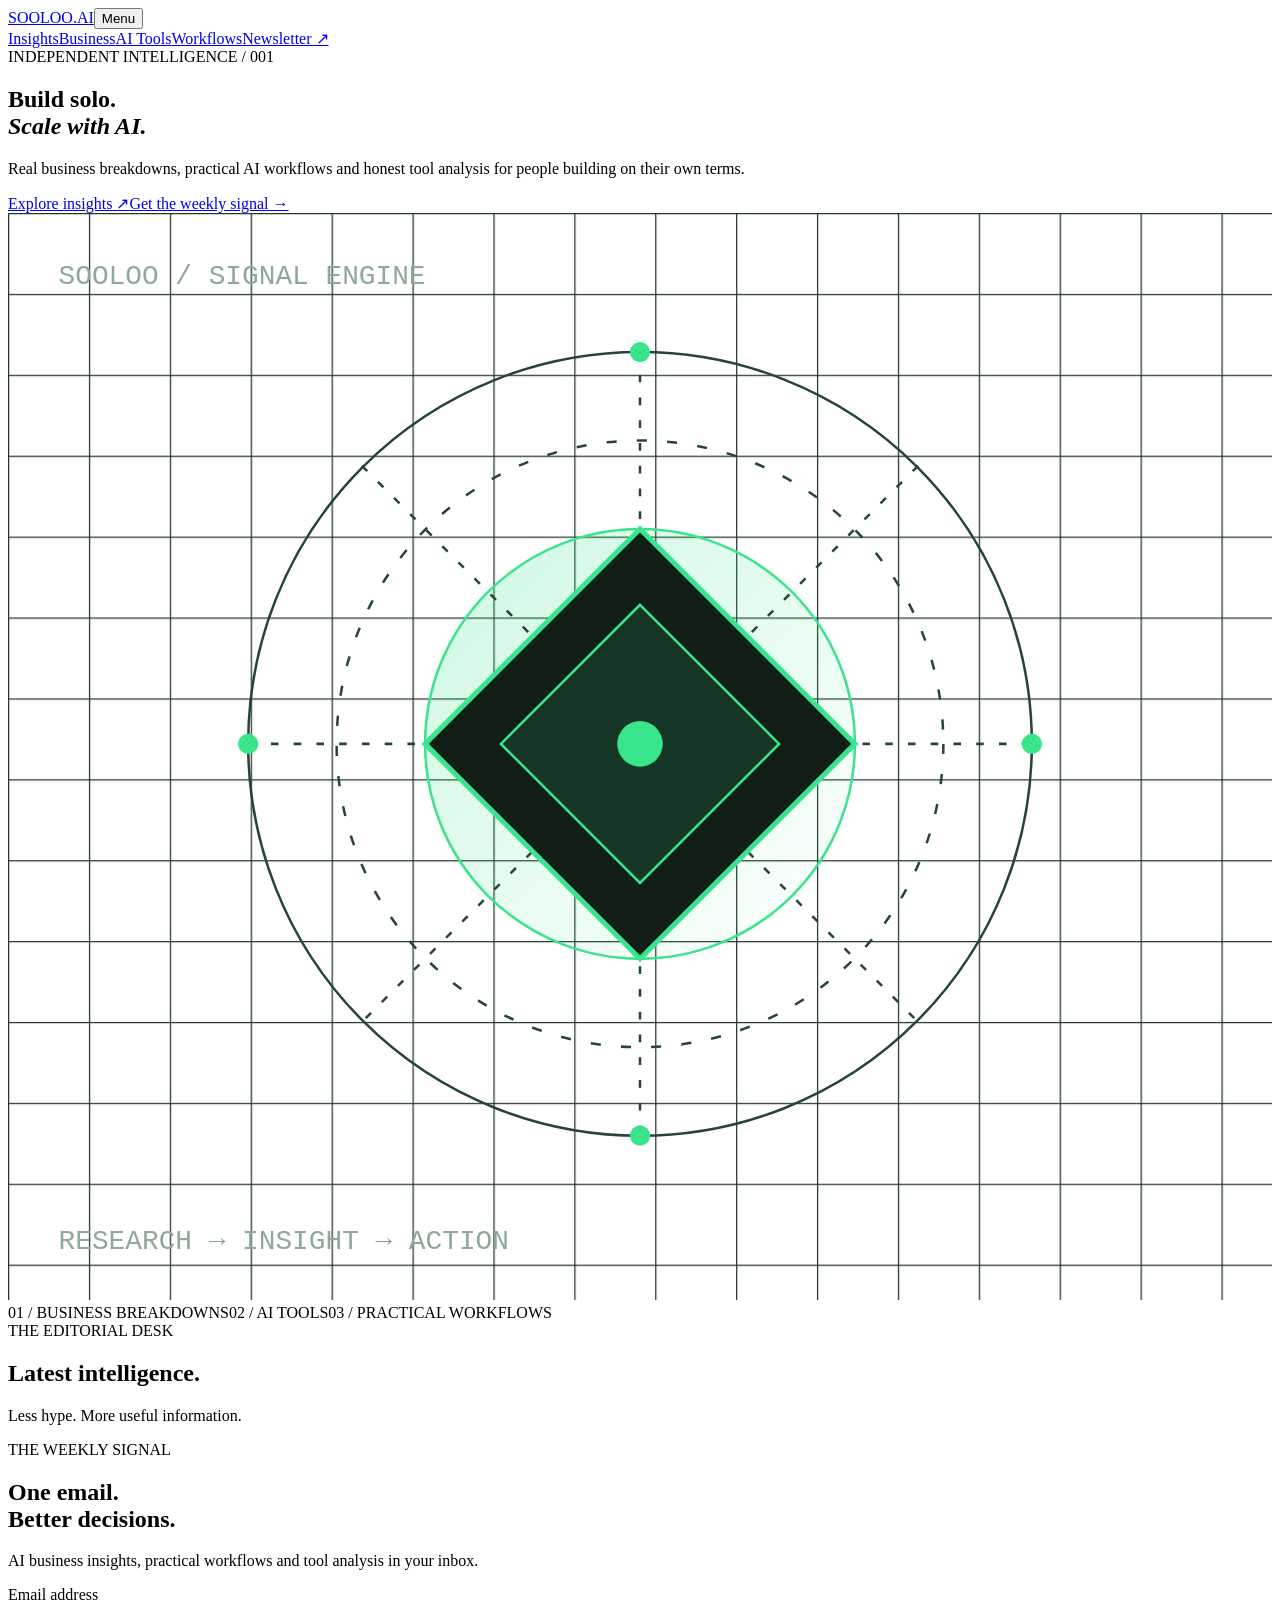
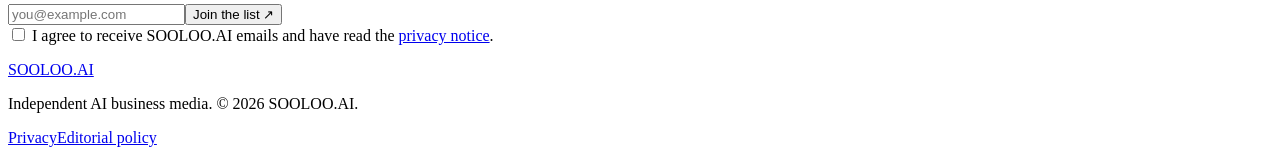
==== public/index.html @ 3db1649f "Add SOOLOO.AI v0.1 website and Pages Functions" ====
<!doctype html><html lang="en"><head><meta charset="utf-8"><meta name="viewport" content="width=device-width,initial-scale=1"><meta name="description" content="Independent intelligence for AI-powered entrepreneurs. Business breakdowns, tools and practical workflows."><title>SOOLOO.AI — Build solo. Scale with AI.</title><link rel="stylesheet" href="/style.css"></head><body><header><a class="logo" href="/">SOOLOO<span>.AI</span></a><button id="menu" aria-label="Toggle navigation" aria-expanded="false">Menu</button><nav id="nav"><a href="#insights" data-filter="All">Insights</a><a href="#insights" data-filter="Business">Business</a><a href="#insights" data-filter="Tools">AI Tools</a><a href="#insights" data-filter="Workflows">Workflows</a><a class="outline" href="#newsletter">Newsletter ↗</a></nav></header><main><section class="hero"><div class="hero-copy"><div class="eyebrow"><i></i> INDEPENDENT INTELLIGENCE / 001</div><h1>Build solo.<br><em>Scale with AI.</em></h1><p>Real business breakdowns, practical AI workflows and honest tool analysis for people building on their own terms.</p><a class="primary" href="#insights">Explore insights ↗</a><a class="secondary" href="#newsletter">Get the weekly signal →</a></div><div class="hero-art" aria-hidden="true"><svg viewBox="0 0 500 430"><defs><pattern id="grid" width="32" height="32" patternUnits="userSpaceOnUse"><path d="M32 0H0V32" fill="none" stroke="#23372b" stroke-width="1"/></pattern><linearGradient id="fade" x1="0" x2="1" y1="0" y2="1"><stop stop-color="#39e58c" stop-opacity=".25"/><stop offset="1" stop-color="#39e58c" stop-opacity="0"/></linearGradient></defs><rect width="500" height="430" fill="url(#grid)"/><circle cx="250" cy="210" r="155" fill="none" stroke="#254636"/><circle cx="250" cy="210" r="120" fill="none" stroke="#254636" stroke-dasharray="4 8"/><circle cx="250" cy="210" r="85" fill="url(#fade)" stroke="#39e58c"/><path d="M250 55V365M95 210H405M140 100L360 320M360 100L140 320" stroke="#254636" stroke-dasharray="3 6"/><path d="M250 125L335 210L250 295L165 210Z" fill="#101e16" stroke="#39e58c" stroke-width="2"/><path d="M250 155L305 210L250 265L195 210Z" fill="#39e58c" fill-opacity=".12" stroke="#39e58c"/><circle cx="250" cy="210" r="9" fill="#39e58c"/><g fill="#39e58c"><circle cx="250" cy="55" r="4"/><circle cx="405" cy="210" r="4"/><circle cx="95" cy="210" r="4"/><circle cx="250" cy="365" r="4"/></g><g font-family="monospace" font-size="11" fill="#8da99a"><text x="20" y="28">SOOLOO / SIGNAL ENGINE</text><text x="20" y="410">RESEARCH → INSIGHT → ACTION</text></g></svg></div></section><div class="strip"><span>01 / BUSINESS BREAKDOWNS</span><span>02 / AI TOOLS</span><span>03 / PRACTICAL WORKFLOWS</span></div><section id="insights"><div class="section-head"><div><div class="eyebrow">THE EDITORIAL DESK</div><h2>Latest intelligence<span>.</span></h2></div><p>Less hype. More useful information.</p></div><div class="filters" id="filters" role="group" aria-label="Filter articles"></div><div id="articles" class="articles"></div></section><section id="newsletter" class="newsletter"><div><div class="eyebrow">THE WEEKLY SIGNAL</div><h2>One email.<br>Better decisions<span>.</span></h2><p>AI business insights, practical workflows and tool analysis in your inbox.</p></div><form id="subscribe"><label for="email">Email address</label><div class="form-row"><input id="email" name="email" type="email" required placeholder="you@example.com" autocomplete="email"><button class="primary" type="submit">Join the list ↗</button></div><label class="consent"><input type="checkbox" required> I agree to receive SOOLOO.AI emails and have read the <a href="/privacy.html">privacy notice</a>.</label><p id="status" role="status" aria-live="polite"></p></form></section></main><footer><a class="logo" href="/">SOOLOO<span>.AI</span></a><p>Independent AI business media. © 2026 SOOLOO.AI.</p><a href="/privacy.html">Privacy</a><a href="/editorial.html">Editorial policy</a></footer><dialog id="reader"><button id="close" aria-label="Close article">×</button><article id="article-body"></article></dialog><script src="/app.js" defer></script></body></html>
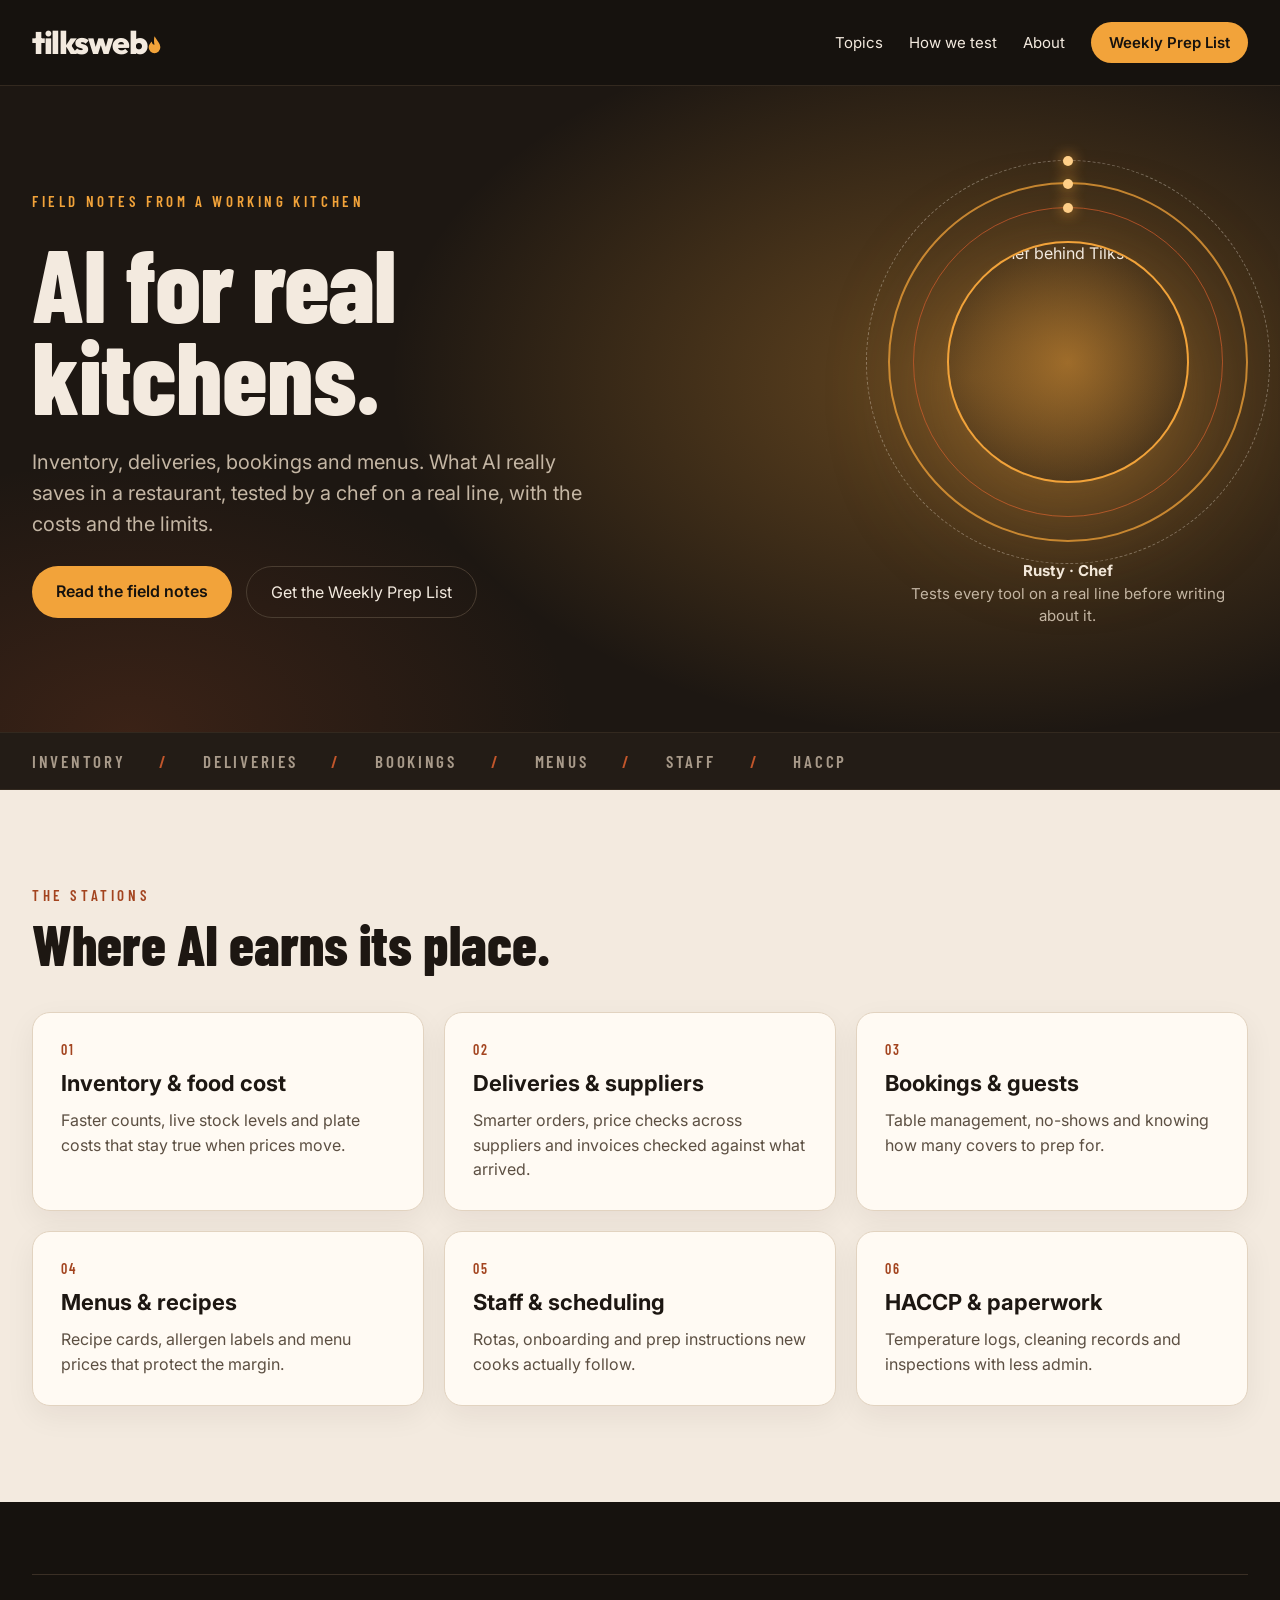
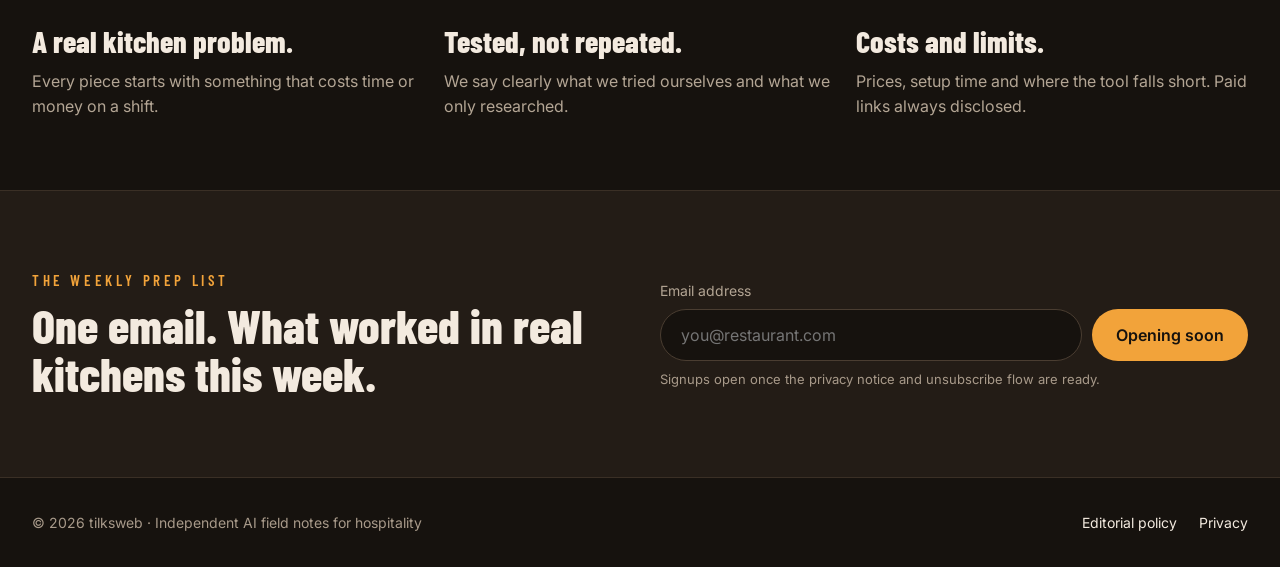
==== commit 5cd8a7a3: "Rebrand to tilksweb: AI for real kitchens - New public home page (cinematic warm design, animated 3D" ====
--- a/public/index.html
+++ b/public/index.html
@@ -1 +1,145 @@
-<!doctype html><html lang="en"><head><meta charset="utf-8"><meta name="viewport" content="width=device-width,initial-scale=1"><meta name="description" content="Independent intelligence for AI-powered entrepreneurs. Business breakdowns, tools and practical workflows."><title>SOOLOO.AI — Build solo. Scale with AI.</title><link rel="stylesheet" href="/style.css"></head><body><header><a class="logo" href="/">SOOLOO<span>.AI</span></a><button id="menu" aria-label="Toggle navigation" aria-expanded="false">Menu</button><nav id="nav"><a href="#insights" data-filter="All">Insights</a><a href="#insights" data-filter="Business">Business</a><a href="#insights" data-filter="Tools">AI Tools</a><a href="#insights" data-filter="Workflows">Workflows</a><a class="outline" href="#newsletter">Newsletter ↗</a></nav></header><main><section class="hero"><div class="hero-copy"><div class="eyebrow"><i></i> INDEPENDENT INTELLIGENCE / 001</div><h1>Build solo.<br><em>Scale with AI.</em></h1><p>Real business breakdowns, practical AI workflows and honest tool analysis for people building on their own terms.</p><a class="primary" href="#insights">Explore insights ↗</a><a class="secondary" href="#newsletter">Get the weekly signal →</a></div><div class="hero-art" aria-hidden="true"><svg viewBox="0 0 500 430"><defs><pattern id="grid" width="32" height="32" patternUnits="userSpaceOnUse"><path d="M32 0H0V32" fill="none" stroke="#23372b" stroke-width="1"/></pattern><linearGradient id="fade" x1="0" x2="1" y1="0" y2="1"><stop stop-color="#39e58c" stop-opacity=".25"/><stop offset="1" stop-color="#39e58c" stop-opacity="0"/></linearGradient></defs><rect width="500" height="430" fill="url(#grid)"/><circle cx="250" cy="210" r="155" fill="none" stroke="#254636"/><circle cx="250" cy="210" r="120" fill="none" stroke="#254636" stroke-dasharray="4 8"/><circle cx="250" cy="210" r="85" fill="url(#fade)" stroke="#39e58c"/><path d="M250 55V365M95 210H405M140 100L360 320M360 100L140 320" stroke="#254636" stroke-dasharray="3 6"/><path d="M250 125L335 210L250 295L165 210Z" fill="#101e16" stroke="#39e58c" stroke-width="2"/><path d="M250 155L305 210L250 265L195 210Z" fill="#39e58c" fill-opacity=".12" stroke="#39e58c"/><circle cx="250" cy="210" r="9" fill="#39e58c"/><g fill="#39e58c"><circle cx="250" cy="55" r="4"/><circle cx="405" cy="210" r="4"/><circle cx="95" cy="210" r="4"/><circle cx="250" cy="365" r="4"/></g><g font-family="monospace" font-size="11" fill="#8da99a"><text x="20" y="28">SOOLOO / SIGNAL ENGINE</text><text x="20" y="410">RESEARCH → INSIGHT → ACTION</text></g></svg></div></section><div class="strip"><span>01 / BUSINESS BREAKDOWNS</span><span>02 / AI TOOLS</span><span>03 / PRACTICAL WORKFLOWS</span></div><section id="insights"><div class="section-head"><div><div class="eyebrow">THE EDITORIAL DESK</div><h2>Latest intelligence<span>.</span></h2></div><p>Less hype. More useful information.</p></div><div class="filters" id="filters" role="group" aria-label="Filter articles"></div><div id="articles" class="articles"></div></section><section id="newsletter" class="newsletter"><div><div class="eyebrow">THE WEEKLY SIGNAL</div><h2>One email.<br>Better decisions<span>.</span></h2><p>AI business insights, practical workflows and tool analysis in your inbox.</p></div><form id="subscribe"><label for="email">Email address</label><div class="form-row"><input id="email" name="email" type="email" required placeholder="you@example.com" autocomplete="email"><button class="primary" type="submit">Join the list ↗</button></div><label class="consent"><input type="checkbox" required> I agree to receive SOOLOO.AI emails and have read the <a href="/privacy.html">privacy notice</a>.</label><p id="status" role="status" aria-live="polite"></p></form></section></main><footer><a class="logo" href="/">SOOLOO<span>.AI</span></a><p>Independent AI business media. © 2026 SOOLOO.AI.</p><a href="/privacy.html">Privacy</a><a href="/editorial.html">Editorial policy</a></footer><dialog id="reader"><button id="close" aria-label="Close article">×</button><article id="article-body"></article></dialog><script src="/app.js" defer></script></body></html>
+<!doctype html>
+<html lang="en">
+<head>
+<meta charset="utf-8">
+<meta name="viewport" content="width=device-width,initial-scale=1">
+<meta name="robots" content="noindex">
+<title>tilksweb — AI for real kitchens</title>
+<meta name="description" content="What AI really saves in a restaurant kitchen: inventory, deliveries, bookings, menus, staff and HACCP, tested by a working chef.">
+<link rel="icon" href="/favicon.svg" type="image/svg+xml">
+<link rel="preconnect" href="https://fonts.googleapis.com">
+<link href="https://fonts.googleapis.com/css2?family=Barlow+Condensed:wght@500;600;800&amp;family=Outfit:wght@800&amp;family=Inter:wght@400;500;600&amp;display=swap" rel="stylesheet">
+<style>
+body{margin:0;background:#16120e}
+a{color:#f3eadf;text-decoration:none}a:hover{color:#f2a33a}
+.stage{position:relative;width:min(100%,460px);aspect-ratio:1;perspective:900px;display:flex;align-items:center;justify-content:center}
+.ring{position:absolute;inset:0;border-radius:50%;transform-style:preserve-3d}
+.ring i{position:absolute;width:10px;height:10px;border-radius:50%;background:#ffd08a;box-shadow:0 0 14px #f2a33a;top:-5px;left:calc(50% - 5px)}
+.r1{border:2px solid rgba(242,163,58,.75);animation:spinA 14s linear infinite}
+.r2{inset:7%;border:1.5px solid rgba(194,86,43,.8);animation:spinB 19s linear infinite}
+.r3{inset:-6%;border:1px dashed rgba(243,234,223,.35);animation:spinC 26s linear infinite}
+.glow{position:absolute;inset:12%;border-radius:50%;background:radial-gradient(circle,rgba(242,163,58,.45),rgba(242,163,58,0) 65%);animation:pulse 4.5s ease-in-out infinite}
+.steam{position:absolute;bottom:18%;width:46px;height:160px;border-radius:50%;background:linear-gradient(to top,rgba(243,234,223,.28),rgba(243,234,223,0));filter:blur(14px);animation:rise 6s ease-in infinite;opacity:0}
+@keyframes spinA{from{transform:rotateX(68deg) rotateZ(0)}to{transform:rotateX(68deg) rotateZ(360deg)}}
+@keyframes spinB{from{transform:rotateY(64deg) rotateZ(0)}to{transform:rotateY(64deg) rotateZ(-360deg)}}
+@keyframes spinC{from{transform:rotateX(-30deg) rotateY(40deg) rotateZ(0)}to{transform:rotateX(-30deg) rotateY(40deg) rotateZ(360deg)}}
+@keyframes pulse{0%,100%{opacity:.55;transform:scale(.96)}50%{opacity:1;transform:scale(1.06)}}
+@keyframes rise{0%{opacity:0;transform:translateY(40px) scaleX(.7)}30%{opacity:1}100%{opacity:0;transform:translateY(-220px) scaleX(1.4)}}
+@media (prefers-reduced-motion:reduce){.r1,.r2,.r3,.glow,.steam{animation:none}}
+</style>
+</head>
+<body>
+<div style="background:#16120e;color:#f3eadf;font-family:Inter,system-ui,sans-serif">
+  <header style="max-width:1280px;margin:0 auto;padding:22px 32px;display:flex;flex-wrap:wrap;gap:18px;align-items:center;justify-content:space-between">
+    <a href="#top" aria-label="TilksWeb home" style="display:flex;align-items:flex-end;gap:2px">
+      <span style="font-family:Outfit,sans-serif;font-weight:800;font-size:32px;line-height:.8;letter-spacing:-.045em;color:#f3eadf">tilksweb</span>
+      <svg width="13" height="18" viewBox="0 0 20 27" aria-hidden="true" style="margin-bottom:1px"><path d="M10 0C14 7 19 11 19 17A9 9 0 0 1 1 17C1 13 4 10 6 8C6 12 8 13 10 13C9 9 9 4 10 0Z" fill="#f2a33a"/></svg>
+    </a>
+    <nav style="display:flex;flex-wrap:wrap;gap:26px;align-items:center;font-size:15px">
+      <a href="#topics">Topics</a><a href="#method">How we test</a><a href="#about">About</a>
+      <a href="#prep" style="background:#f2a33a;color:#16120e;font-weight:600;padding:11px 18px;border-radius:999px">Weekly Prep List</a>
+    </nav>
+  </header>
+
+  <section id="top" style="position:relative;overflow:hidden;border-top:1px solid #33291f;border-bottom:1px solid #33291f;background:radial-gradient(ellipse 65% 80% at 76% 45%,rgba(242,163,58,.34),rgba(22,18,14,0) 70%),radial-gradient(ellipse 50% 60% at 10% 100%,rgba(194,86,43,.18),rgba(22,18,14,0) 70%),#1d1712">
+    <div style="max-width:1280px;margin:0 auto;padding:96px 32px 104px;display:flex;flex-wrap:wrap;gap:56px;align-items:center">
+      <div style="flex:999 1 560px;min-width:0;display:flex;flex-direction:column;gap:26px">
+        <div style="font-family:'Barlow Condensed',sans-serif;font-weight:600;letter-spacing:.24em;font-size:15px;color:#f2a33a">FIELD NOTES FROM A WORKING KITCHEN</div>
+        <h1 style="margin:0;font-family:'Barlow Condensed',sans-serif;font-weight:800;font-size:clamp(56px,8vw,112px);line-height:.9;letter-spacing:-.01em">AI for real<br>kitchens.</h1>
+        <p style="margin:0;font-size:20px;line-height:1.55;color:#c4b6a4;max-width:560px">Inventory, deliveries, bookings and menus. What AI really saves in a restaurant, tested by a chef on a real line, with the costs and the limits.</p>
+        <div style="display:flex;flex-wrap:wrap;gap:14px">
+          <a href="#topics" style="background:#f2a33a;color:#16120e;font-weight:600;padding:15px 24px;border-radius:999px;font-size:16px">Read the field notes</a>
+          <a href="#prep" style="border:1px solid #4a3d31;padding:15px 24px;border-radius:999px;font-size:16px">Get the Weekly Prep List</a>
+        </div>
+      </div>
+      <figure id="about" style="flex:1 1 360px;margin:0;display:flex;flex-direction:column;align-items:center;gap:18px">
+        <div class="stage">
+          <div class="glow"></div>
+          <div class="ring r3"><i></i></div>
+          <div class="ring r1"><i></i></div>
+          <div class="ring r2"><i></i></div>
+          <img src="/img/portrait.png" alt="The chef behind TilksWeb" style="position:relative;width:66%;aspect-ratio:1;border-radius:50%;object-fit:cover;box-shadow:0 0 0 2px #f2a33a,0 30px 120px rgba(242,163,58,.35)">
+          <span class="steam" style="left:30%;animation-delay:0s" aria-hidden="true"></span>
+          <span class="steam" style="left:48%;animation-delay:2s" aria-hidden="true"></span>
+          <span class="steam" style="left:64%;animation-delay:4s" aria-hidden="true"></span>
+        </div>
+        <figcaption style="text-align:center;font-size:15px;line-height:1.5;color:#c4b6a4;max-width:340px"><strong style="color:#f3eadf">Rusty · Chef</strong><br>Tests every tool on a real line before writing about it.</figcaption>
+      </figure>
+    </div>
+  </section>
+
+  <div style="background:#231c16;border-bottom:1px solid #33291f">
+    <div style="max-width:1280px;margin:0 auto;padding:18px 32px;display:flex;flex-wrap:wrap;gap:12px 34px;font-family:'Barlow Condensed',sans-serif;font-weight:600;font-size:17px;letter-spacing:.16em;color:#a89a8a">
+      <span>INVENTORY</span><span style="color:#c2562b">/</span><span>DELIVERIES</span><span style="color:#c2562b">/</span><span>BOOKINGS</span><span style="color:#c2562b">/</span><span>MENUS</span><span style="color:#c2562b">/</span><span>STAFF</span><span style="color:#c2562b">/</span><span>HACCP</span>
+    </div>
+  </div>
+
+  <div style="background:#f3eadf;color:#1d1712"><section id="topics" style="max-width:1280px;margin:0 auto;padding:96px 32px 96px">
+    <div style="font-family:'Barlow Condensed',sans-serif;font-weight:600;letter-spacing:.24em;font-size:15px;color:#a3441f">THE STATIONS</div>
+    <h2 style="margin:12px 0 40px;font-family:'Barlow Condensed',sans-serif;font-weight:800;font-size:56px;line-height:1">Where AI earns its place.</h2>
+    <div style="display:grid;grid-template-columns:repeat(auto-fit,minmax(min(100%,340px),1fr));gap:20px">
+      <article style="background:#fffaf3;border:1px solid #e2d3c0;border-radius:18px;padding:28px;display:flex;flex-direction:column;gap:12px;box-shadow:0 10px 30px rgba(29,23,18,.06)">
+        <div style="font-family:'Barlow Condensed',sans-serif;font-weight:600;color:#a3441f;letter-spacing:.14em;font-size:14px">01</div>
+        <h3 style="margin:0;font-size:22px">Inventory &amp; food cost</h3>
+        <p style="margin:0;color:#5c4f42;line-height:1.55">Faster counts, live stock levels and plate costs that stay true when prices move.</p>
+      </article>
+      <article style="background:#fffaf3;border:1px solid #e2d3c0;border-radius:18px;padding:28px;display:flex;flex-direction:column;gap:12px;box-shadow:0 10px 30px rgba(29,23,18,.06)">
+        <div style="font-family:'Barlow Condensed',sans-serif;font-weight:600;color:#a3441f;letter-spacing:.14em;font-size:14px">02</div>
+        <h3 style="margin:0;font-size:22px">Deliveries &amp; suppliers</h3>
+        <p style="margin:0;color:#5c4f42;line-height:1.55">Smarter orders, price checks across suppliers and invoices checked against what arrived.</p>
+      </article>
+      <article style="background:#fffaf3;border:1px solid #e2d3c0;border-radius:18px;padding:28px;display:flex;flex-direction:column;gap:12px;box-shadow:0 10px 30px rgba(29,23,18,.06)">
+        <div style="font-family:'Barlow Condensed',sans-serif;font-weight:600;color:#a3441f;letter-spacing:.14em;font-size:14px">03</div>
+        <h3 style="margin:0;font-size:22px">Bookings &amp; guests</h3>
+        <p style="margin:0;color:#5c4f42;line-height:1.55">Table management, no-shows and knowing how many covers to prep for.</p>
+      </article>
+      <article style="background:#fffaf3;border:1px solid #e2d3c0;border-radius:18px;padding:28px;display:flex;flex-direction:column;gap:12px;box-shadow:0 10px 30px rgba(29,23,18,.06)">
+        <div style="font-family:'Barlow Condensed',sans-serif;font-weight:600;color:#a3441f;letter-spacing:.14em;font-size:14px">04</div>
+        <h3 style="margin:0;font-size:22px">Menus &amp; recipes</h3>
+        <p style="margin:0;color:#5c4f42;line-height:1.55">Recipe cards, allergen labels and menu prices that protect the margin.</p>
+      </article>
+      <article style="background:#fffaf3;border:1px solid #e2d3c0;border-radius:18px;padding:28px;display:flex;flex-direction:column;gap:12px;box-shadow:0 10px 30px rgba(29,23,18,.06)">
+        <div style="font-family:'Barlow Condensed',sans-serif;font-weight:600;color:#a3441f;letter-spacing:.14em;font-size:14px">05</div>
+        <h3 style="margin:0;font-size:22px">Staff &amp; scheduling</h3>
+        <p style="margin:0;color:#5c4f42;line-height:1.55">Rotas, onboarding and prep instructions new cooks actually follow.</p>
+      </article>
+      <article style="background:#fffaf3;border:1px solid #e2d3c0;border-radius:18px;padding:28px;display:flex;flex-direction:column;gap:12px;box-shadow:0 10px 30px rgba(29,23,18,.06)">
+        <div style="font-family:'Barlow Condensed',sans-serif;font-weight:600;color:#a3441f;letter-spacing:.14em;font-size:14px">06</div>
+        <h3 style="margin:0;font-size:22px">HACCP &amp; paperwork</h3>
+        <p style="margin:0;color:#5c4f42;line-height:1.55">Temperature logs, cleaning records and inspections with less admin.</p>
+      </article>
+    </div>
+  </section></div>
+
+  <section id="method" style="max-width:1280px;margin:0 auto;padding:72px 32px">
+    <div style="display:grid;grid-template-columns:repeat(auto-fit,minmax(min(100%,300px),1fr));gap:20px;border-top:1px solid #3a2f25;padding-top:48px">
+      <div style="display:flex;flex-direction:column;gap:10px"><div style="font-family:'Barlow Condensed',sans-serif;font-weight:800;font-size:30px">A real kitchen problem.</div><p style="margin:0;color:#b3a594;line-height:1.55">Every piece starts with something that costs time or money on a shift.</p></div>
+      <div style="display:flex;flex-direction:column;gap:10px"><div style="font-family:'Barlow Condensed',sans-serif;font-weight:800;font-size:30px">Tested, not repeated.</div><p style="margin:0;color:#b3a594;line-height:1.55">We say clearly what we tried ourselves and what we only researched.</p></div>
+      <div style="display:flex;flex-direction:column;gap:10px"><div style="font-family:'Barlow Condensed',sans-serif;font-weight:800;font-size:30px">Costs and limits.</div><p style="margin:0;color:#b3a594;line-height:1.55">Prices, setup time and where the tool falls short. Paid links always disclosed.</p></div>
+    </div>
+  </section>
+
+  <section id="prep" style="background:#231c16;border-top:1px solid #3a2f25;border-bottom:1px solid #3a2f25">
+    <div style="max-width:1280px;margin:0 auto;padding:80px 32px;display:flex;flex-wrap:wrap;gap:40px;align-items:center;justify-content:space-between">
+      <div style="flex:1 1 420px;display:flex;flex-direction:column;gap:12px">
+        <div style="font-family:'Barlow Condensed',sans-serif;font-weight:600;letter-spacing:.24em;font-size:15px;color:#f2a33a">THE WEEKLY PREP LIST</div>
+        <h2 style="margin:0;font-family:'Barlow Condensed',sans-serif;font-weight:800;font-size:48px;line-height:1">One email. What worked in real kitchens this week.</h2>
+      </div>
+      <form style="flex:1 1 420px;display:flex;flex-direction:column;gap:10px">
+        <label for="email" style="font-size:14px;color:#b3a594">Email address</label>
+        <div style="display:flex;flex-wrap:wrap;gap:10px">
+          <input id="email" type="email" placeholder="you@restaurant.com" style="flex:1 1 220px;background:#16120e;border:1px solid #4a3d31;border-radius:999px;padding:15px 20px;color:#f3eadf;font:inherit;font-size:16px">
+          <button type="button" style="background:#f2a33a;color:#16120e;font:inherit;font-weight:600;font-size:16px;border:0;border-radius:999px;padding:15px 24px">Opening soon</button>
+        </div>
+        <p style="margin:0;font-size:13px;color:#a89a8a">Signups open once the privacy notice and unsubscribe flow are ready.</p>
+      </form>
+    </div>
+  </section>
+
+  <footer style="max-width:1280px;margin:0 auto;padding:36px 32px;display:flex;flex-wrap:wrap;gap:20px;justify-content:space-between;font-size:14px;color:#a89a8a">
+    <span>© 2026 tilksweb · Independent AI field notes for hospitality</span>
+    <span style="display:flex;gap:22px"><a href="/editorial.html">Editorial policy</a><a href="/privacy.html">Privacy</a></span>
+  </footer>
+</div>
+</body>
+</html>
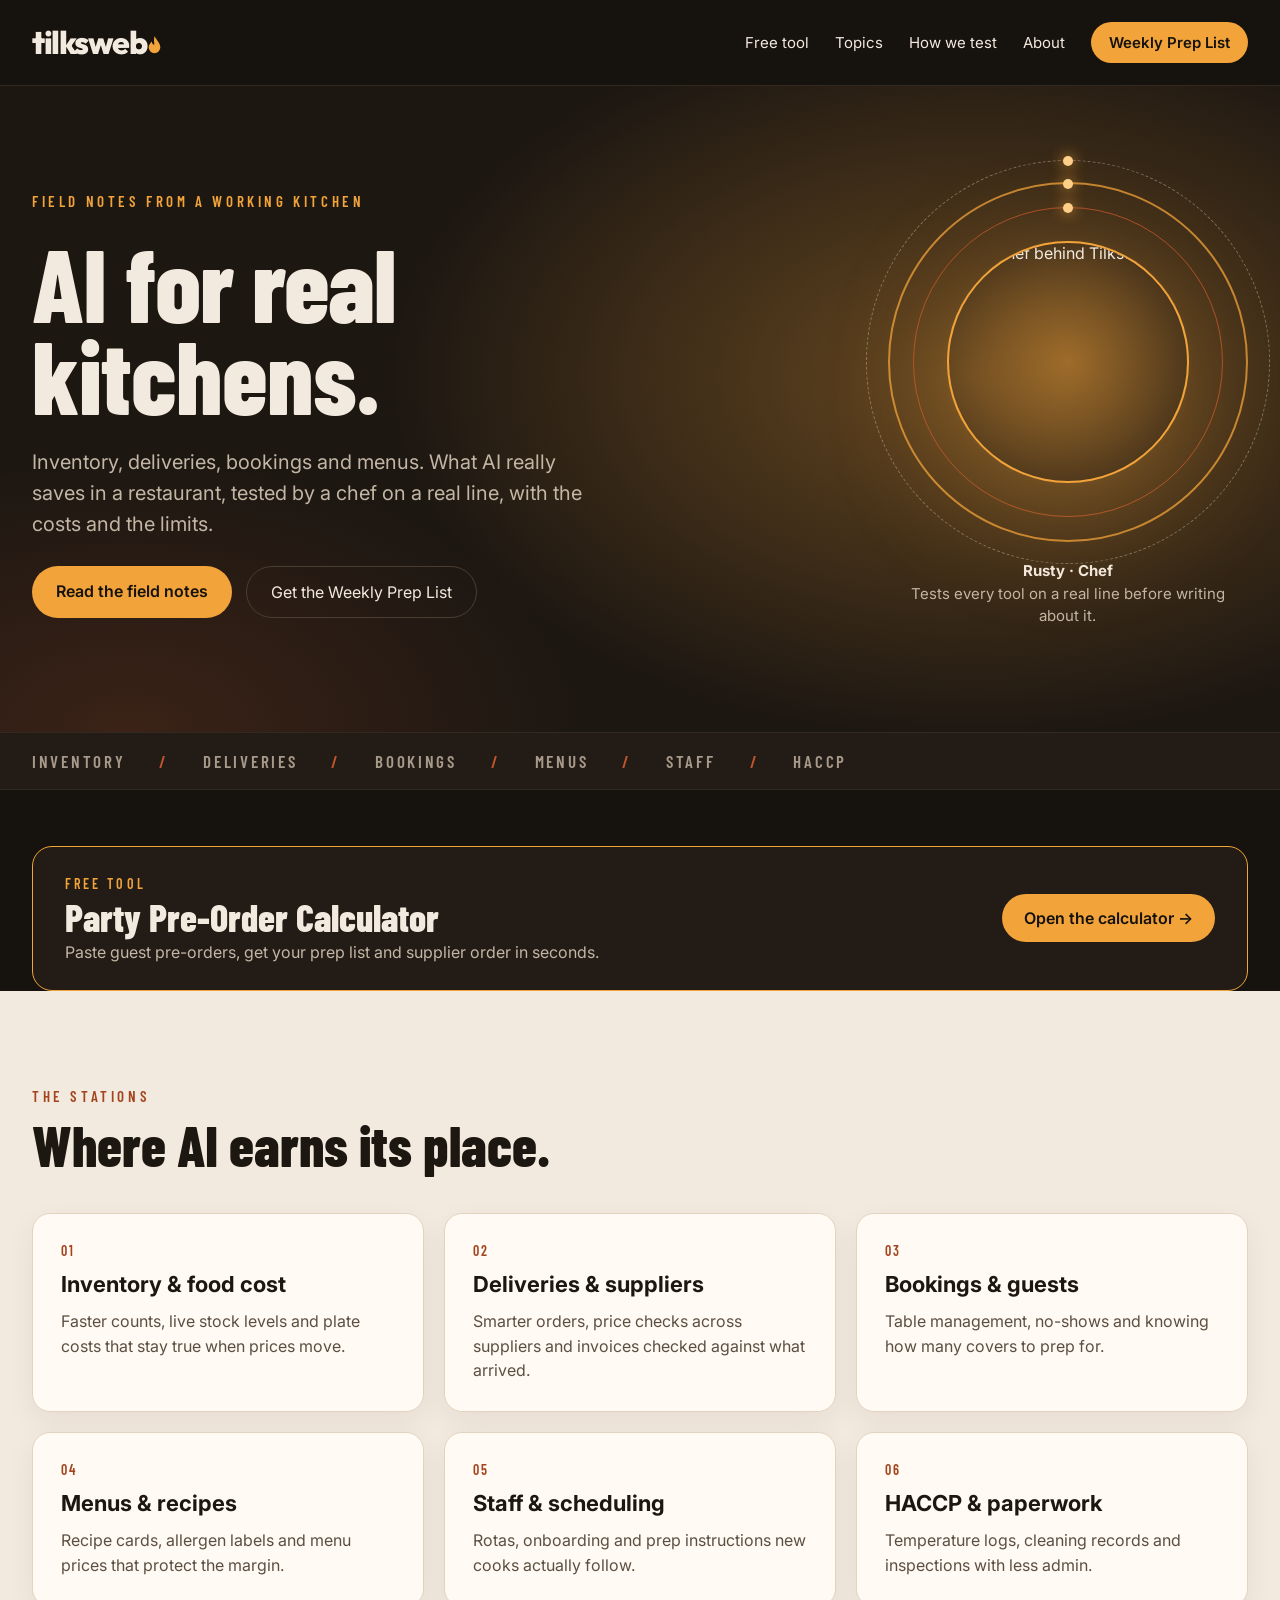
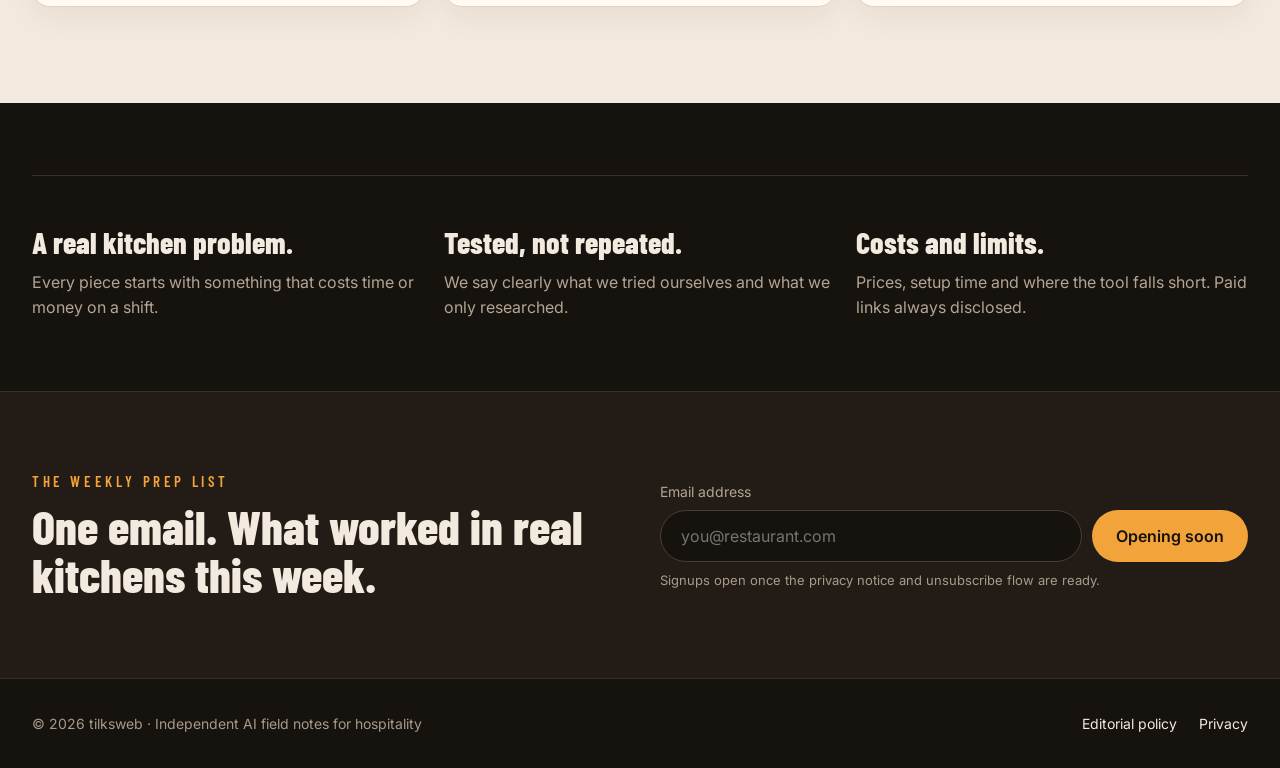
==== commit a48daba2: "Free Party Pre-Order Calculator at /party Chefs paste guest pre-orders (tab, comma or semicolon, wit" ====
--- a/public/index.html
+++ b/public/index.html
@@ -36,7 +36,7 @@
       <svg width="13" height="18" viewBox="0 0 20 27" aria-hidden="true" style="margin-bottom:1px"><path d="M10 0C14 7 19 11 19 17A9 9 0 0 1 1 17C1 13 4 10 6 8C6 12 8 13 10 13C9 9 9 4 10 0Z" fill="#f2a33a"/></svg>
     </a>
     <nav style="display:flex;flex-wrap:wrap;gap:26px;align-items:center;font-size:15px">
-      <a href="#topics">Topics</a><a href="#method">How we test</a><a href="#about">About</a>
+      <a href="/party/">Free tool</a><a href="#topics">Topics</a><a href="#method">How we test</a><a href="#about">About</a>
       <a href="#prep" style="background:#f2a33a;color:#16120e;font-weight:600;padding:11px 18px;border-radius:999px">Weekly Prep List</a>
     </nav>
   </header>
@@ -73,6 +73,13 @@
       <span>INVENTORY</span><span style="color:#c2562b">/</span><span>DELIVERIES</span><span style="color:#c2562b">/</span><span>BOOKINGS</span><span style="color:#c2562b">/</span><span>MENUS</span><span style="color:#c2562b">/</span><span>STAFF</span><span style="color:#c2562b">/</span><span>HACCP</span>
     </div>
   </div>
+
+  <section style="max-width:1280px;margin:0 auto;padding:56px 32px 0">
+    <a href="/party/" style="display:flex;flex-wrap:wrap;gap:18px 32px;align-items:center;justify-content:space-between;background:#231c16;border:1px solid #f2a33a;border-radius:20px;padding:28px 32px;color:#f3eadf">
+      <span style="display:flex;flex-direction:column;gap:6px"><span style="font-family:'Barlow Condensed',sans-serif;font-weight:600;letter-spacing:.22em;font-size:14px;color:#f2a33a">FREE TOOL</span><span style="font-family:'Barlow Condensed',sans-serif;font-weight:800;font-size:38px;line-height:1">Party Pre-Order Calculator</span><span style="color:#c4b6a4">Paste guest pre-orders, get your prep list and supplier order in seconds.</span></span>
+      <span style="background:#f2a33a;color:#16120e;font-weight:600;padding:14px 22px;border-radius:999px">Open the calculator →</span>
+    </a>
+  </section>
 
   <div style="background:#f3eadf;color:#1d1712"><section id="topics" style="max-width:1280px;margin:0 auto;padding:96px 32px 96px">
     <div style="font-family:'Barlow Condensed',sans-serif;font-weight:600;letter-spacing:.24em;font-size:15px;color:#a3441f">THE STATIONS</div>
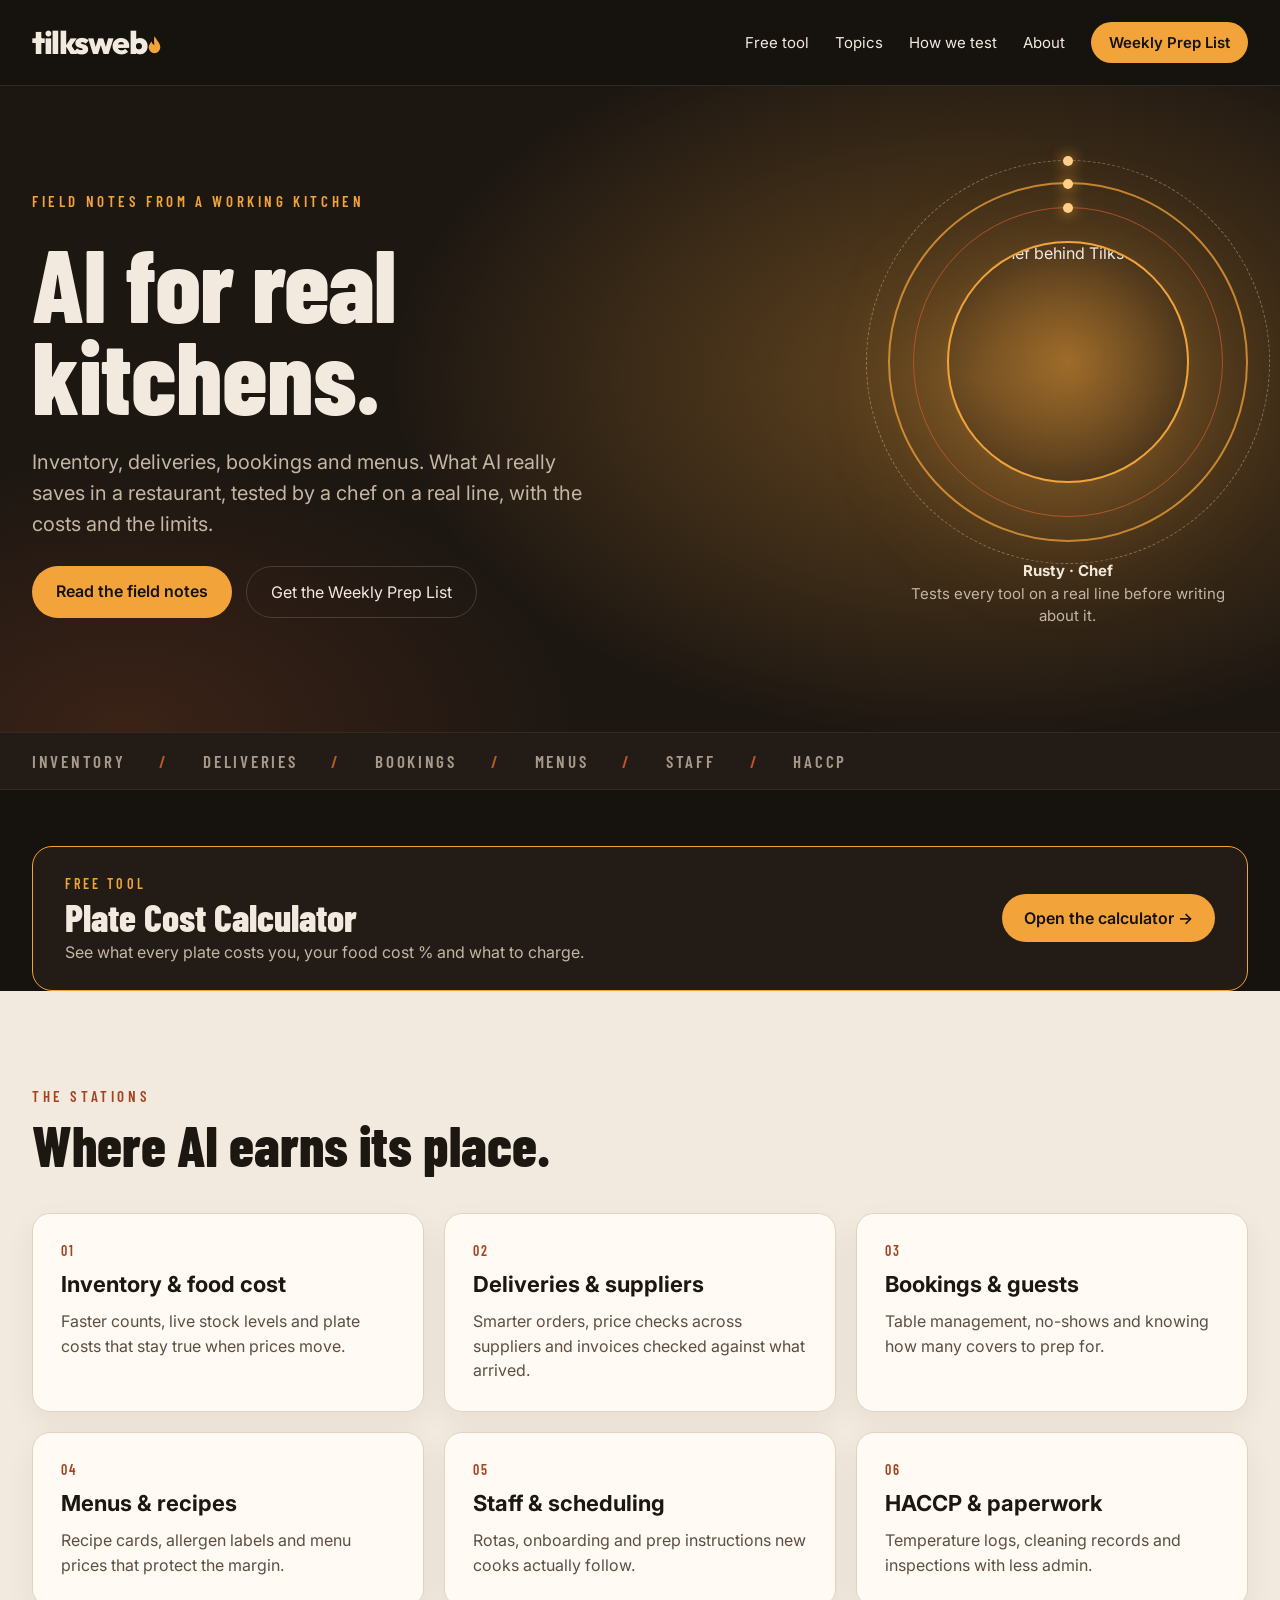
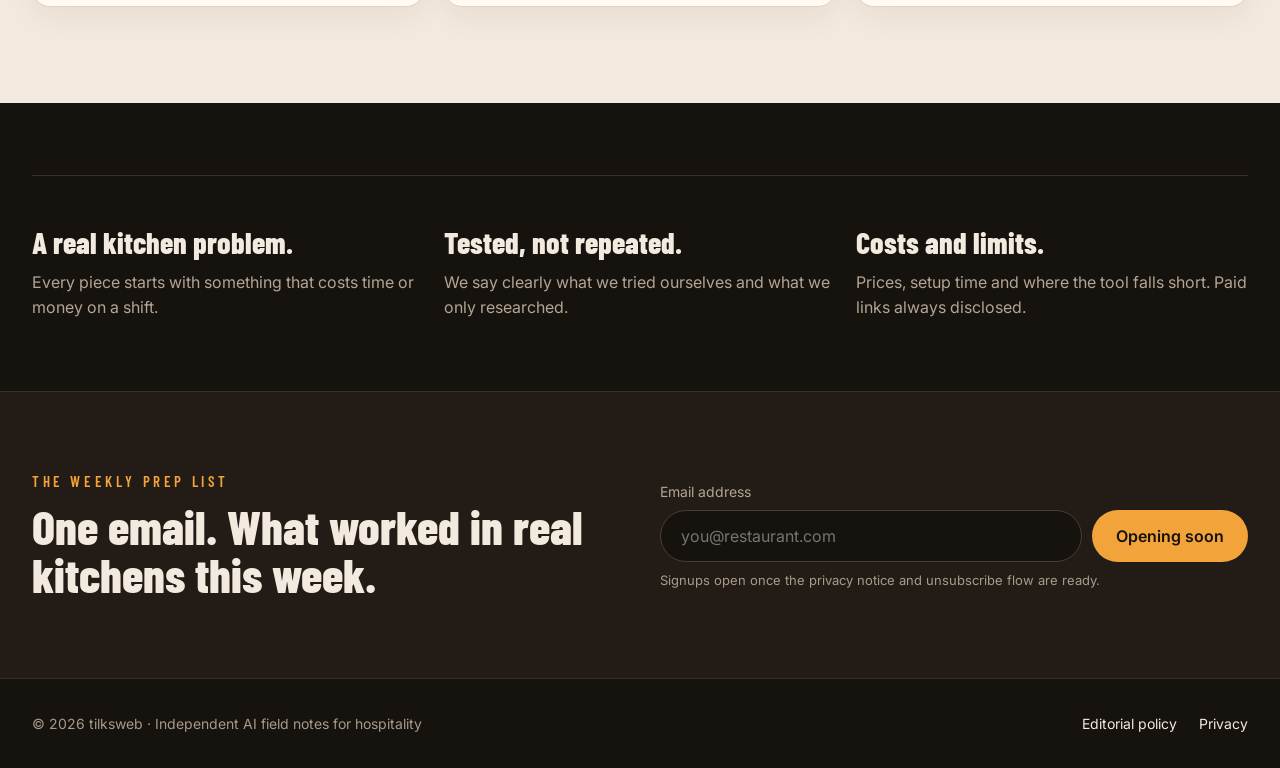
==== commit 15787ecf: "Plate Cost Calculator at /food-cost with email unlock for recipe cards - Pure costing functions (uni" ====
--- a/public/index.html
+++ b/public/index.html
@@ -36,7 +36,7 @@
       <svg width="13" height="18" viewBox="0 0 20 27" aria-hidden="true" style="margin-bottom:1px"><path d="M10 0C14 7 19 11 19 17A9 9 0 0 1 1 17C1 13 4 10 6 8C6 12 8 13 10 13C9 9 9 4 10 0Z" fill="#f2a33a"/></svg>
     </a>
     <nav style="display:flex;flex-wrap:wrap;gap:26px;align-items:center;font-size:15px">
-      <a href="/party/">Free tool</a><a href="#topics">Topics</a><a href="#method">How we test</a><a href="#about">About</a>
+      <a href="/food-cost/">Free tool</a><a href="#topics">Topics</a><a href="#method">How we test</a><a href="#about">About</a>
       <a href="#prep" style="background:#f2a33a;color:#16120e;font-weight:600;padding:11px 18px;border-radius:999px">Weekly Prep List</a>
     </nav>
   </header>
@@ -75,8 +75,8 @@
   </div>
 
   <section style="max-width:1280px;margin:0 auto;padding:56px 32px 0">
-    <a href="/party/" style="display:flex;flex-wrap:wrap;gap:18px 32px;align-items:center;justify-content:space-between;background:#231c16;border:1px solid #f2a33a;border-radius:20px;padding:28px 32px;color:#f3eadf">
-      <span style="display:flex;flex-direction:column;gap:6px"><span style="font-family:'Barlow Condensed',sans-serif;font-weight:600;letter-spacing:.22em;font-size:14px;color:#f2a33a">FREE TOOL</span><span style="font-family:'Barlow Condensed',sans-serif;font-weight:800;font-size:38px;line-height:1">Party Pre-Order Calculator</span><span style="color:#c4b6a4">Paste guest pre-orders, get your prep list and supplier order in seconds.</span></span>
+    <a href="/food-cost/" style="display:flex;flex-wrap:wrap;gap:18px 32px;align-items:center;justify-content:space-between;background:#231c16;border:1px solid #f2a33a;border-radius:20px;padding:28px 32px;color:#f3eadf">
+      <span style="display:flex;flex-direction:column;gap:6px"><span style="font-family:'Barlow Condensed',sans-serif;font-weight:600;letter-spacing:.22em;font-size:14px;color:#f2a33a">FREE TOOL</span><span style="font-family:'Barlow Condensed',sans-serif;font-weight:800;font-size:38px;line-height:1">Plate Cost Calculator</span><span style="color:#c4b6a4">See what every plate costs you, your food cost % and what to charge.</span></span>
       <span style="background:#f2a33a;color:#16120e;font-weight:600;padding:14px 22px;border-radius:999px">Open the calculator →</span>
     </a>
   </section>
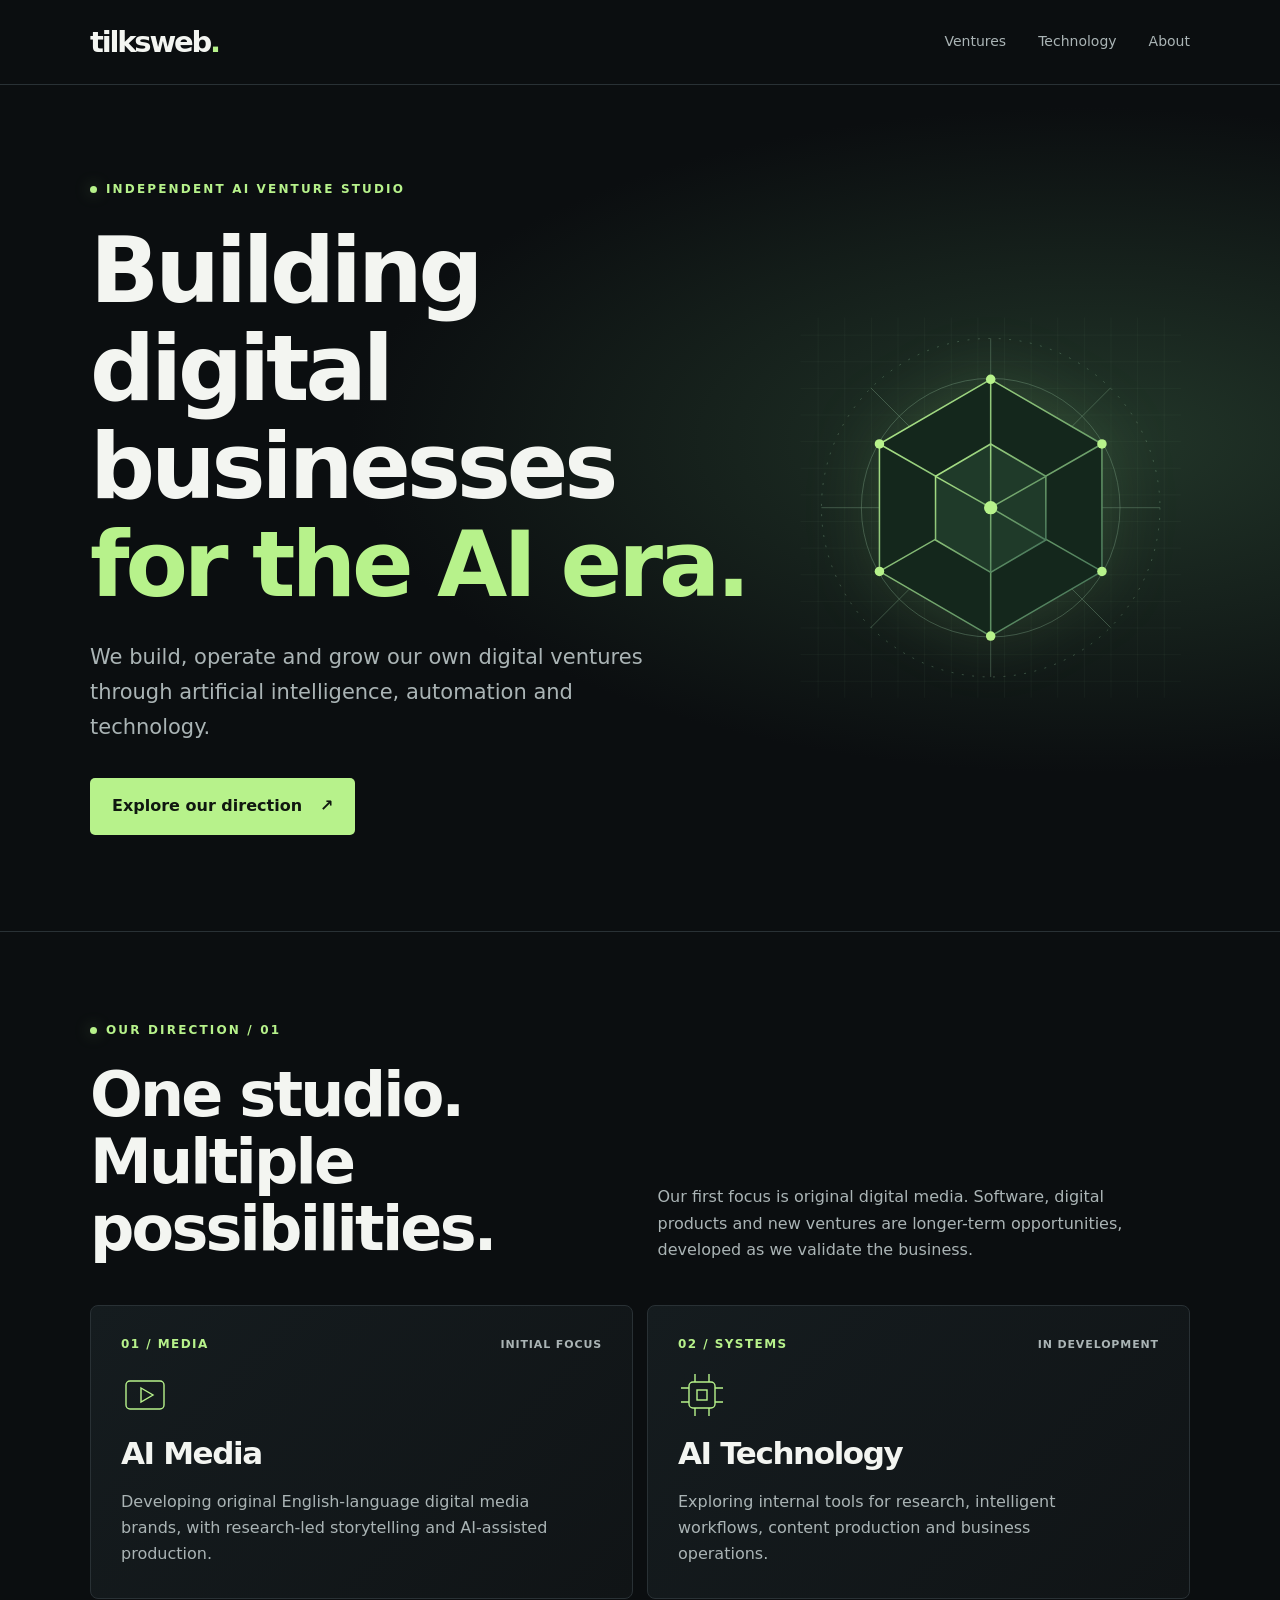
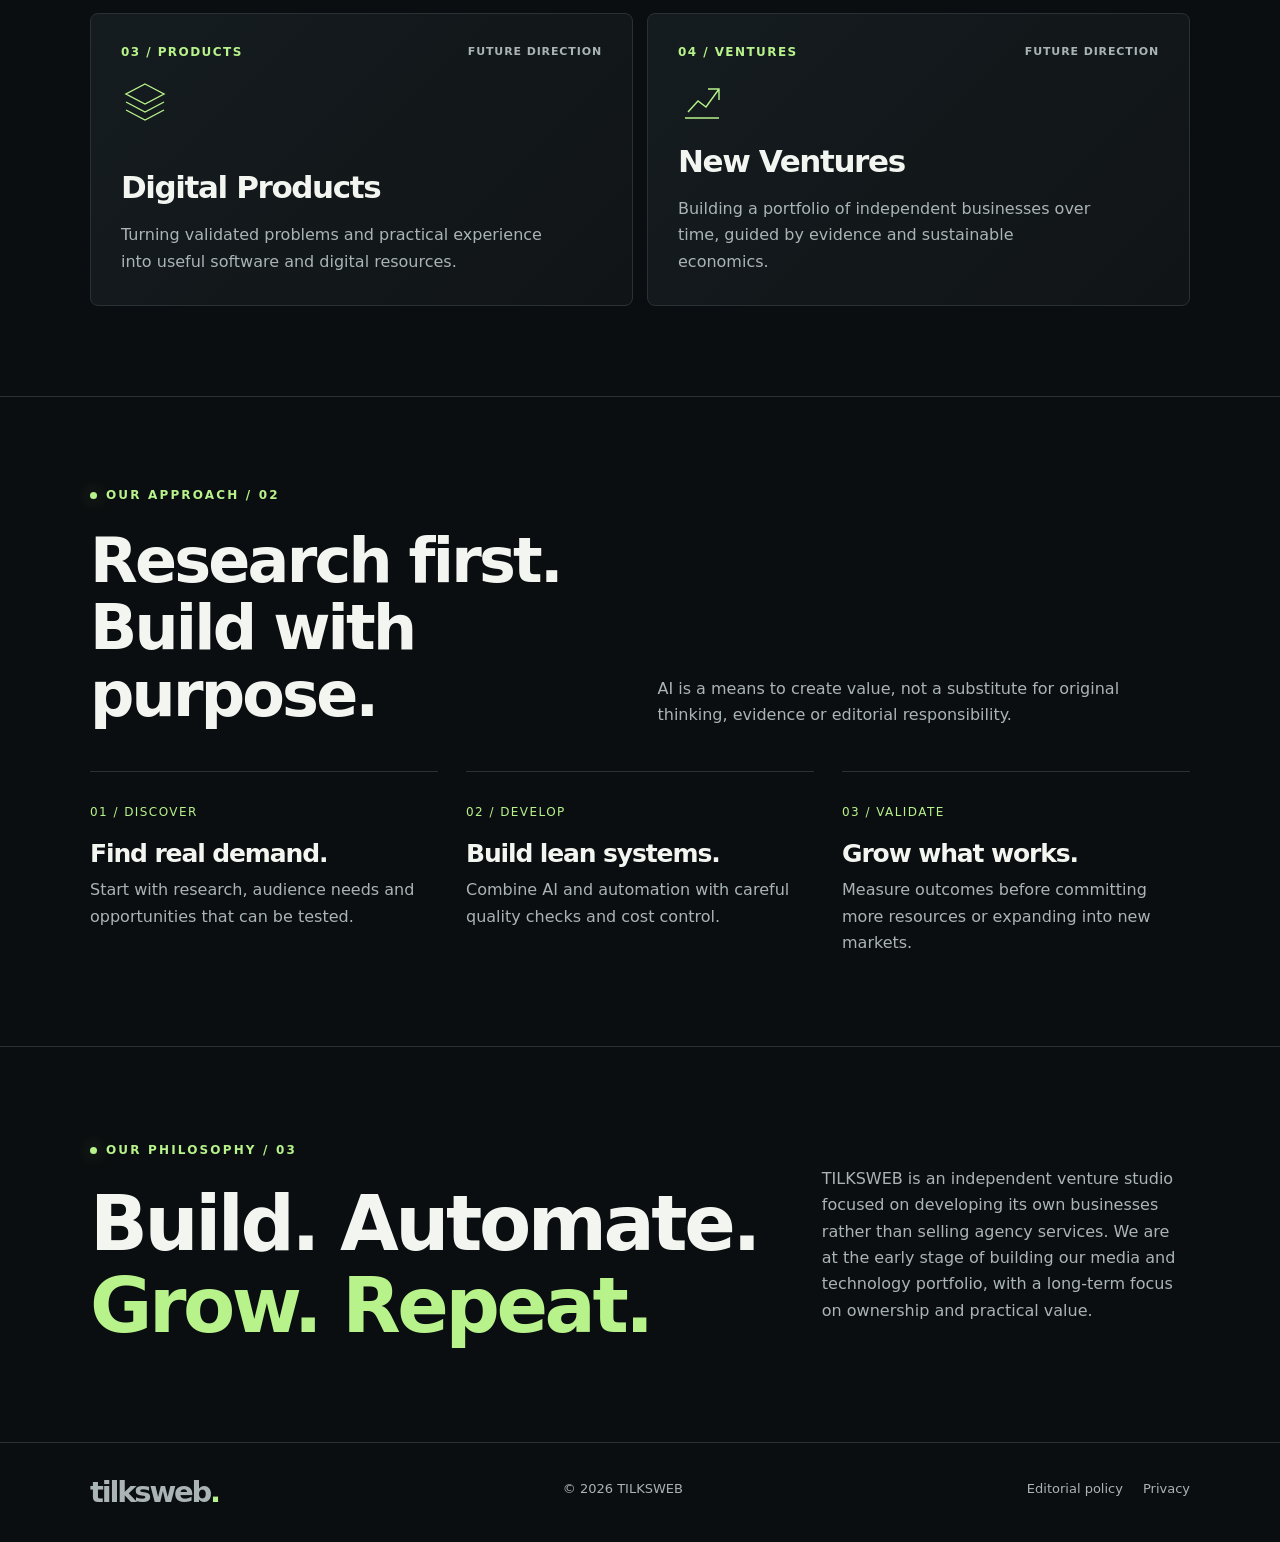
==== commit 52c8875b: "Redesign public homepage as independent AI venture studio" ====
--- a/public/index.html
+++ b/public/index.html
@@ -1,152 +1,27 @@
 <!doctype html>
 <html lang="en">
 <head>
-<meta charset="utf-8">
-<meta name="viewport" content="width=device-width,initial-scale=1">
-<meta name="robots" content="noindex">
-<title>tilksweb — AI for real kitchens</title>
-<meta name="description" content="What AI really saves in a restaurant kitchen: inventory, deliveries, bookings, menus, staff and HACCP, tested by a working chef.">
-<link rel="icon" href="/favicon.svg" type="image/svg+xml">
-<link rel="preconnect" href="https://fonts.googleapis.com">
-<link href="https://fonts.googleapis.com/css2?family=Barlow+Condensed:wght@500;600;800&amp;family=Outfit:wght@800&amp;family=Inter:wght@400;500;600&amp;display=swap" rel="stylesheet">
+<meta charset="utf-8"><meta name="viewport" content="width=device-width,initial-scale=1">
+<title>TILKSWEB — Independent AI Venture Studio</title>
+<meta name="description" content="TILKSWEB is an independent venture studio developing its own digital media, software and products with AI and automation.">
+<link rel="canonical" href="https://tilksweb.com/"><link rel="icon" href="/favicon.svg" type="image/svg+xml">
+<meta name="theme-color" content="#0b0e10"><meta name="robots" content="noindex">
 <style>
-body{margin:0;background:#16120e}
-a{color:#f3eadf;text-decoration:none}a:hover{color:#f2a33a}
-.stage{position:relative;width:min(100%,460px);aspect-ratio:1;perspective:900px;display:flex;align-items:center;justify-content:center}
-.ring{position:absolute;inset:0;border-radius:50%;transform-style:preserve-3d}
-.ring i{position:absolute;width:10px;height:10px;border-radius:50%;background:#ffd08a;box-shadow:0 0 14px #f2a33a;top:-5px;left:calc(50% - 5px)}
-.r1{border:2px solid rgba(242,163,58,.75);animation:spinA 14s linear infinite}
-.r2{inset:7%;border:1.5px solid rgba(194,86,43,.8);animation:spinB 19s linear infinite}
-.r3{inset:-6%;border:1px dashed rgba(243,234,223,.35);animation:spinC 26s linear infinite}
-.glow{position:absolute;inset:12%;border-radius:50%;background:radial-gradient(circle,rgba(242,163,58,.45),rgba(242,163,58,0) 65%);animation:pulse 4.5s ease-in-out infinite}
-.steam{position:absolute;bottom:18%;width:46px;height:160px;border-radius:50%;background:linear-gradient(to top,rgba(243,234,223,.28),rgba(243,234,223,0));filter:blur(14px);animation:rise 6s ease-in infinite;opacity:0}
-@keyframes spinA{from{transform:rotateX(68deg) rotateZ(0)}to{transform:rotateX(68deg) rotateZ(360deg)}}
-@keyframes spinB{from{transform:rotateY(64deg) rotateZ(0)}to{transform:rotateY(64deg) rotateZ(-360deg)}}
-@keyframes spinC{from{transform:rotateX(-30deg) rotateY(40deg) rotateZ(0)}to{transform:rotateX(-30deg) rotateY(40deg) rotateZ(360deg)}}
-@keyframes pulse{0%,100%{opacity:.55;transform:scale(.96)}50%{opacity:1;transform:scale(1.06)}}
-@keyframes rise{0%{opacity:0;transform:translateY(40px) scaleX(.7)}30%{opacity:1}100%{opacity:0;transform:translateY(-220px) scaleX(1.4)}}
-@media (prefers-reduced-motion:reduce){.r1,.r2,.r3,.glow,.steam{animation:none}}
-</style>
-</head>
-<body>
-<div style="background:#16120e;color:#f3eadf;font-family:Inter,system-ui,sans-serif">
-  <header style="max-width:1280px;margin:0 auto;padding:22px 32px;display:flex;flex-wrap:wrap;gap:18px;align-items:center;justify-content:space-between">
-    <a href="#top" aria-label="TilksWeb home" style="display:flex;align-items:flex-end;gap:2px">
-      <span style="font-family:Outfit,sans-serif;font-weight:800;font-size:32px;line-height:.8;letter-spacing:-.045em;color:#f3eadf">tilksweb</span>
-      <svg width="13" height="18" viewBox="0 0 20 27" aria-hidden="true" style="margin-bottom:1px"><path d="M10 0C14 7 19 11 19 17A9 9 0 0 1 1 17C1 13 4 10 6 8C6 12 8 13 10 13C9 9 9 4 10 0Z" fill="#f2a33a"/></svg>
-    </a>
-    <nav style="display:flex;flex-wrap:wrap;gap:26px;align-items:center;font-size:15px">
-      <a href="/food-cost/">Free tool</a><a href="#topics">Topics</a><a href="#method">How we test</a><a href="#about">About</a>
-      <a href="#prep" style="background:#f2a33a;color:#16120e;font-weight:600;padding:11px 18px;border-radius:999px">Weekly Prep List</a>
-    </nav>
-  </header>
-
-  <section id="top" style="position:relative;overflow:hidden;border-top:1px solid #33291f;border-bottom:1px solid #33291f;background:radial-gradient(ellipse 65% 80% at 76% 45%,rgba(242,163,58,.34),rgba(22,18,14,0) 70%),radial-gradient(ellipse 50% 60% at 10% 100%,rgba(194,86,43,.18),rgba(22,18,14,0) 70%),#1d1712">
-    <div style="max-width:1280px;margin:0 auto;padding:96px 32px 104px;display:flex;flex-wrap:wrap;gap:56px;align-items:center">
-      <div style="flex:999 1 560px;min-width:0;display:flex;flex-direction:column;gap:26px">
-        <div style="font-family:'Barlow Condensed',sans-serif;font-weight:600;letter-spacing:.24em;font-size:15px;color:#f2a33a">FIELD NOTES FROM A WORKING KITCHEN</div>
-        <h1 style="margin:0;font-family:'Barlow Condensed',sans-serif;font-weight:800;font-size:clamp(56px,8vw,112px);line-height:.9;letter-spacing:-.01em">AI for real<br>kitchens.</h1>
-        <p style="margin:0;font-size:20px;line-height:1.55;color:#c4b6a4;max-width:560px">Inventory, deliveries, bookings and menus. What AI really saves in a restaurant, tested by a chef on a real line, with the costs and the limits.</p>
-        <div style="display:flex;flex-wrap:wrap;gap:14px">
-          <a href="#topics" style="background:#f2a33a;color:#16120e;font-weight:600;padding:15px 24px;border-radius:999px;font-size:16px">Read the field notes</a>
-          <a href="#prep" style="border:1px solid #4a3d31;padding:15px 24px;border-radius:999px;font-size:16px">Get the Weekly Prep List</a>
-        </div>
-      </div>
-      <figure id="about" style="flex:1 1 360px;margin:0;display:flex;flex-direction:column;align-items:center;gap:18px">
-        <div class="stage">
-          <div class="glow"></div>
-          <div class="ring r3"><i></i></div>
-          <div class="ring r1"><i></i></div>
-          <div class="ring r2"><i></i></div>
-          <img src="/img/portrait.png" alt="The chef behind TilksWeb" style="position:relative;width:66%;aspect-ratio:1;border-radius:50%;object-fit:cover;box-shadow:0 0 0 2px #f2a33a,0 30px 120px rgba(242,163,58,.35)">
-          <span class="steam" style="left:30%;animation-delay:0s" aria-hidden="true"></span>
-          <span class="steam" style="left:48%;animation-delay:2s" aria-hidden="true"></span>
-          <span class="steam" style="left:64%;animation-delay:4s" aria-hidden="true"></span>
-        </div>
-        <figcaption style="text-align:center;font-size:15px;line-height:1.5;color:#c4b6a4;max-width:340px"><strong style="color:#f3eadf">Rusty · Chef</strong><br>Tests every tool on a real line before writing about it.</figcaption>
-      </figure>
-    </div>
-  </section>
-
-  <div style="background:#231c16;border-bottom:1px solid #33291f">
-    <div style="max-width:1280px;margin:0 auto;padding:18px 32px;display:flex;flex-wrap:wrap;gap:12px 34px;font-family:'Barlow Condensed',sans-serif;font-weight:600;font-size:17px;letter-spacing:.16em;color:#a89a8a">
-      <span>INVENTORY</span><span style="color:#c2562b">/</span><span>DELIVERIES</span><span style="color:#c2562b">/</span><span>BOOKINGS</span><span style="color:#c2562b">/</span><span>MENUS</span><span style="color:#c2562b">/</span><span>STAFF</span><span style="color:#c2562b">/</span><span>HACCP</span>
-    </div>
-  </div>
-
-  <section style="max-width:1280px;margin:0 auto;padding:56px 32px 0">
-    <a href="/food-cost/" style="display:flex;flex-wrap:wrap;gap:18px 32px;align-items:center;justify-content:space-between;background:#231c16;border:1px solid #f2a33a;border-radius:20px;padding:28px 32px;color:#f3eadf">
-      <span style="display:flex;flex-direction:column;gap:6px"><span style="font-family:'Barlow Condensed',sans-serif;font-weight:600;letter-spacing:.22em;font-size:14px;color:#f2a33a">FREE TOOL</span><span style="font-family:'Barlow Condensed',sans-serif;font-weight:800;font-size:38px;line-height:1">Plate Cost Calculator</span><span style="color:#c4b6a4">See what every plate costs you, your food cost % and what to charge.</span></span>
-      <span style="background:#f2a33a;color:#16120e;font-weight:600;padding:14px 22px;border-radius:999px">Open the calculator →</span>
-    </a>
-  </section>
-
-  <div style="background:#f3eadf;color:#1d1712"><section id="topics" style="max-width:1280px;margin:0 auto;padding:96px 32px 96px">
-    <div style="font-family:'Barlow Condensed',sans-serif;font-weight:600;letter-spacing:.24em;font-size:15px;color:#a3441f">THE STATIONS</div>
-    <h2 style="margin:12px 0 40px;font-family:'Barlow Condensed',sans-serif;font-weight:800;font-size:56px;line-height:1">Where AI earns its place.</h2>
-    <div style="display:grid;grid-template-columns:repeat(auto-fit,minmax(min(100%,340px),1fr));gap:20px">
-      <article style="background:#fffaf3;border:1px solid #e2d3c0;border-radius:18px;padding:28px;display:flex;flex-direction:column;gap:12px;box-shadow:0 10px 30px rgba(29,23,18,.06)">
-        <div style="font-family:'Barlow Condensed',sans-serif;font-weight:600;color:#a3441f;letter-spacing:.14em;font-size:14px">01</div>
-        <h3 style="margin:0;font-size:22px">Inventory &amp; food cost</h3>
-        <p style="margin:0;color:#5c4f42;line-height:1.55">Faster counts, live stock levels and plate costs that stay true when prices move.</p>
-      </article>
-      <article style="background:#fffaf3;border:1px solid #e2d3c0;border-radius:18px;padding:28px;display:flex;flex-direction:column;gap:12px;box-shadow:0 10px 30px rgba(29,23,18,.06)">
-        <div style="font-family:'Barlow Condensed',sans-serif;font-weight:600;color:#a3441f;letter-spacing:.14em;font-size:14px">02</div>
-        <h3 style="margin:0;font-size:22px">Deliveries &amp; suppliers</h3>
-        <p style="margin:0;color:#5c4f42;line-height:1.55">Smarter orders, price checks across suppliers and invoices checked against what arrived.</p>
-      </article>
-      <article style="background:#fffaf3;border:1px solid #e2d3c0;border-radius:18px;padding:28px;display:flex;flex-direction:column;gap:12px;box-shadow:0 10px 30px rgba(29,23,18,.06)">
-        <div style="font-family:'Barlow Condensed',sans-serif;font-weight:600;color:#a3441f;letter-spacing:.14em;font-size:14px">03</div>
-        <h3 style="margin:0;font-size:22px">Bookings &amp; guests</h3>
-        <p style="margin:0;color:#5c4f42;line-height:1.55">Table management, no-shows and knowing how many covers to prep for.</p>
-      </article>
-      <article style="background:#fffaf3;border:1px solid #e2d3c0;border-radius:18px;padding:28px;display:flex;flex-direction:column;gap:12px;box-shadow:0 10px 30px rgba(29,23,18,.06)">
-        <div style="font-family:'Barlow Condensed',sans-serif;font-weight:600;color:#a3441f;letter-spacing:.14em;font-size:14px">04</div>
-        <h3 style="margin:0;font-size:22px">Menus &amp; recipes</h3>
-        <p style="margin:0;color:#5c4f42;line-height:1.55">Recipe cards, allergen labels and menu prices that protect the margin.</p>
-      </article>
-      <article style="background:#fffaf3;border:1px solid #e2d3c0;border-radius:18px;padding:28px;display:flex;flex-direction:column;gap:12px;box-shadow:0 10px 30px rgba(29,23,18,.06)">
-        <div style="font-family:'Barlow Condensed',sans-serif;font-weight:600;color:#a3441f;letter-spacing:.14em;font-size:14px">05</div>
-        <h3 style="margin:0;font-size:22px">Staff &amp; scheduling</h3>
-        <p style="margin:0;color:#5c4f42;line-height:1.55">Rotas, onboarding and prep instructions new cooks actually follow.</p>
-      </article>
-      <article style="background:#fffaf3;border:1px solid #e2d3c0;border-radius:18px;padding:28px;display:flex;flex-direction:column;gap:12px;box-shadow:0 10px 30px rgba(29,23,18,.06)">
-        <div style="font-family:'Barlow Condensed',sans-serif;font-weight:600;color:#a3441f;letter-spacing:.14em;font-size:14px">06</div>
-        <h3 style="margin:0;font-size:22px">HACCP &amp; paperwork</h3>
-        <p style="margin:0;color:#5c4f42;line-height:1.55">Temperature logs, cleaning records and inspections with less admin.</p>
-      </article>
-    </div>
-  </section></div>
-
-  <section id="method" style="max-width:1280px;margin:0 auto;padding:72px 32px">
-    <div style="display:grid;grid-template-columns:repeat(auto-fit,minmax(min(100%,300px),1fr));gap:20px;border-top:1px solid #3a2f25;padding-top:48px">
-      <div style="display:flex;flex-direction:column;gap:10px"><div style="font-family:'Barlow Condensed',sans-serif;font-weight:800;font-size:30px">A real kitchen problem.</div><p style="margin:0;color:#b3a594;line-height:1.55">Every piece starts with something that costs time or money on a shift.</p></div>
-      <div style="display:flex;flex-direction:column;gap:10px"><div style="font-family:'Barlow Condensed',sans-serif;font-weight:800;font-size:30px">Tested, not repeated.</div><p style="margin:0;color:#b3a594;line-height:1.55">We say clearly what we tried ourselves and what we only researched.</p></div>
-      <div style="display:flex;flex-direction:column;gap:10px"><div style="font-family:'Barlow Condensed',sans-serif;font-weight:800;font-size:30px">Costs and limits.</div><p style="margin:0;color:#b3a594;line-height:1.55">Prices, setup time and where the tool falls short. Paid links always disclosed.</p></div>
-    </div>
-  </section>
-
-  <section id="prep" style="background:#231c16;border-top:1px solid #3a2f25;border-bottom:1px solid #3a2f25">
-    <div style="max-width:1280px;margin:0 auto;padding:80px 32px;display:flex;flex-wrap:wrap;gap:40px;align-items:center;justify-content:space-between">
-      <div style="flex:1 1 420px;display:flex;flex-direction:column;gap:12px">
-        <div style="font-family:'Barlow Condensed',sans-serif;font-weight:600;letter-spacing:.24em;font-size:15px;color:#f2a33a">THE WEEKLY PREP LIST</div>
-        <h2 style="margin:0;font-family:'Barlow Condensed',sans-serif;font-weight:800;font-size:48px;line-height:1">One email. What worked in real kitchens this week.</h2>
-      </div>
-      <form style="flex:1 1 420px;display:flex;flex-direction:column;gap:10px">
-        <label for="email" style="font-size:14px;color:#b3a594">Email address</label>
-        <div style="display:flex;flex-wrap:wrap;gap:10px">
-          <input id="email" type="email" placeholder="you@restaurant.com" style="flex:1 1 220px;background:#16120e;border:1px solid #4a3d31;border-radius:999px;padding:15px 20px;color:#f3eadf;font:inherit;font-size:16px">
-          <button type="button" style="background:#f2a33a;color:#16120e;font:inherit;font-weight:600;font-size:16px;border:0;border-radius:999px;padding:15px 24px">Opening soon</button>
-        </div>
-        <p style="margin:0;font-size:13px;color:#a89a8a">Signups open once the privacy notice and unsubscribe flow are ready.</p>
-      </form>
-    </div>
-  </section>
-
-  <footer style="max-width:1280px;margin:0 auto;padding:36px 32px;display:flex;flex-wrap:wrap;gap:20px;justify-content:space-between;font-size:14px;color:#a89a8a">
-    <span>© 2026 tilksweb · Independent AI field notes for hospitality</span>
-    <span style="display:flex;gap:22px"><a href="/editorial.html">Editorial policy</a><a href="/privacy.html">Privacy</a></span>
-  </footer>
-</div>
-</body>
-</html>
+:root{color-scheme:dark;--bg:#0b0e10;--panel:#12171a;--line:#293135;--fg:#f3f5f1;--muted:#aab4b5;--accent:#b7f28b}
+*{box-sizing:border-box}html{scroll-behavior:smooth}body{margin:0;background:var(--bg);color:var(--fg);font:16px/1.65 system-ui,-apple-system,BlinkMacSystemFont,"Segoe UI",sans-serif}a{color:inherit;text-decoration:none}a:hover{color:var(--accent)}a:focus-visible{outline:2px solid var(--accent);outline-offset:5px}h1,h2,h3,p{margin:0}h1,h2,h3{line-height:1.08;letter-spacing:-.045em}p{color:var(--muted)}.wrap{max-width:1220px;margin:auto;padding-inline:clamp(22px,5vw,60px)}header{border-bottom:1px solid var(--line)}.nav{display:flex;align-items:center;justify-content:space-between;min-height:84px;gap:24px;flex-wrap:wrap;padding-block:18px}.logo{font-weight:850;font-size:29px;letter-spacing:-.075em;line-height:1}.logo span,.accent{color:var(--accent)}nav{display:flex;gap:clamp(14px,3vw,32px);flex-wrap:wrap;font-size:14px;color:var(--muted)}.hero{overflow:hidden;border-bottom:1px solid var(--line);background:radial-gradient(ellipse at 85% 42%,#223629 0%,transparent 48%)}.hero-grid{min-height:620px;display:grid;grid-template-columns:1.25fr .75fr;align-items:center;gap:35px;padding-block:96px}.eyebrow{font:600 12px/1.4 system-ui,sans-serif;letter-spacing:.18em;text-transform:uppercase;color:var(--accent);margin-bottom:24px;display:flex;align-items:center;gap:9px}.eyebrow:before{content:"";width:7px;height:7px;background:var(--accent);border-radius:50%;box-shadow:0 0 16px #b7f28b66}h1{font-size:clamp(52px,7.1vw,100px);font-weight:760;max-width:850px}.hero p{max-width:570px;font-size:clamp(17px,2vw,21px);margin:26px 0 34px}.button{display:inline-flex;align-items:center;gap:18px;background:var(--accent);color:#101810;padding:15px 22px;font-weight:700;border-radius:5px}.button:hover{background:#e1ffd0;color:#101810}.art{width:100%;max-width:450px;justify-self:center;filter:drop-shadow(0 0 34px #a5f08b25)}.section{padding-block:90px;border-bottom:1px solid var(--line)}.section-head{display:grid;grid-template-columns:1fr 1fr;align-items:end;gap:35px;margin-bottom:42px}h2{font-size:clamp(36px,5vw,62px);font-weight:720}.section-head p{max-width:470px}.cards{display:grid;grid-template-columns:repeat(2,minmax(0,1fr));gap:14px}.card{min-height:230px;background:linear-gradient(135deg,#151c1f,#101416);border:1px solid var(--line);padding:30px;display:flex;flex-direction:column;gap:18px;border-radius:8px}.card-top{display:flex;justify-content:space-between;align-items:center;color:var(--accent);font:600 12px/1.4 system-ui;letter-spacing:.12em}.card h3{font-size:31px;margin-top:auto}.card p{max-width:430px}.mark{width:48px;height:48px;stroke:var(--accent);stroke-width:1.4;fill:none}.status{color:var(--muted);font-size:11px;text-transform:uppercase;letter-spacing:.08em}.method{display:grid;grid-template-columns:repeat(3,1fr);gap:28px}.method article{border-top:1px solid var(--line);padding-top:26px}.method h3{font-size:25px;margin:16px 0 10px}.method span{color:var(--accent);font-size:12px;letter-spacing:.12em}.statement{padding-block:95px;display:grid;grid-template-columns:1.3fr .7fr;gap:48px;align-items:center}.statement h2{font-size:clamp(42px,6vw,76px)}footer{border-top:1px solid var(--line);padding-block:35px;color:var(--muted);font-size:13px}.foot{display:flex;justify-content:space-between;gap:20px;flex-wrap:wrap}.foot-links{display:flex;gap:20px;flex-wrap:wrap}.skip{position:absolute;left:10px;top:-100px;background:var(--accent);color:#000;padding:10px}.skip:focus{top:10px}@media(max-width:760px){.hero-grid,.section-head,.statement{grid-template-columns:1fr}.hero-grid{padding-block:65px;min-height:auto}.art{max-width:300px}.section{padding-block:60px}.cards,.method{grid-template-columns:1fr}.statement{padding-block:60px}.nav{align-items:flex-start;flex-direction:column}.card{min-height:200px}}@media(prefers-reduced-motion:reduce){html{scroll-behavior:auto}}
+</style></head>
+<body><a class="skip" href="#main">Skip to content</a>
+<header><div class="wrap nav"><a class="logo" href="/" aria-label="TILKSWEB home">tilksweb<span>.</span></a><nav aria-label="Main navigation"><a href="#ventures">Ventures</a><a href="#technology">Technology</a><a href="#about">About</a></nav></div></header>
+<main id="main">
+<section class="hero"><div class="wrap hero-grid"><div><div class="eyebrow">Independent AI venture studio</div><h1>Building digital businesses <span class="accent">for the AI era.</span></h1><p>We build, operate and grow our own digital ventures through artificial intelligence, automation and technology.</p><a class="button" href="#ventures">Explore our direction <span aria-hidden="true">↗</span></a></div>
+<svg class="art" viewBox="0 0 420 420" role="img" aria-label="Abstract geometric network of connected digital systems"><defs><linearGradient id="g" x1="0" y1="0" x2="1" y2="1"><stop stop-color="#b7f28b"/><stop offset="1" stop-color="#3c6955"/></linearGradient><pattern id="grid" width="28" height="28" patternUnits="userSpaceOnUse"><path d="M28 0H0V28" fill="none" stroke="#9bc7a0" stroke-opacity=".09"/></pattern></defs><rect x="10" y="10" width="400" height="400" fill="url(#grid)" rx="12"/><g fill="none" stroke="#769b7e" stroke-opacity=".45"><circle cx="210" cy="210" r="178" stroke-dasharray="2 9"/><circle cx="210" cy="210" r="136"/><circle cx="210" cy="210" r="94"/><path d="M210 32V388M32 210H388M84 84L336 336M336 84L84 336"/></g><g stroke="url(#g)" stroke-width="1.6" fill="#14271c"><path d="M210 75 327 143 327 277 210 345 93 277 93 143Z"/><path d="M210 75 210 210 327 143M93 143 210 210 327 277M93 277 210 210 210 345" fill="none"/><path d="M210 143 268 177 268 244 210 278 152 244 152 177Z" fill="#1f3a29"/><path d="M210 143V210L268 244M152 177 210 210 268 177M210 210V278" fill="none"/></g><g fill="#b7f28b"><circle cx="210" cy="75" r="5"/><circle cx="327" cy="143" r="5"/><circle cx="327" cy="277" r="5"/><circle cx="210" cy="345" r="5"/><circle cx="93" cy="277" r="5"/><circle cx="93" cy="143" r="5"/><circle cx="210" cy="210" r="7"/></g></svg></div></section>
+<section class="section" id="ventures"><div class="wrap"><div class="section-head"><div><div class="eyebrow">Our direction / 01</div><h2>One studio.<br>Multiple possibilities.</h2></div><p>Our first focus is original digital media. Software, digital products and new ventures are longer-term opportunities, developed as we validate the business.</p></div>
+<div class="cards">
+<article class="card"><div class="card-top"><span>01 / MEDIA</span><span class="status">Initial focus</span></div><svg class="mark" viewBox="0 0 48 48" aria-hidden="true"><rect x="5" y="10" width="38" height="28" rx="4"/><path d="m20 17 12 7-12 7Z"/></svg><h3>AI Media</h3><p>Developing original English-language digital media brands, with research-led storytelling and AI-assisted production.</p></article>
+<article class="card"><div class="card-top"><span>02 / SYSTEMS</span><span class="status">In development</span></div><svg class="mark" viewBox="0 0 48 48" aria-hidden="true"><rect x="11" y="11" width="26" height="26" rx="4"/><rect x="19" y="19" width="10" height="10"/><path d="M17 3v8m14-8v8M17 37v8m14-8v8M3 17h8m-8 14h8m26-14h8m-8 14h8"/></svg><h3>AI Technology</h3><p>Exploring internal tools for research, intelligent workflows, content production and business operations.</p></article>
+<article class="card"><div class="card-top"><span>03 / PRODUCTS</span><span class="status">Future direction</span></div><svg class="mark" viewBox="0 0 48 48" aria-hidden="true"><path d="m24 5 19 10-19 10L5 15ZM5 23l19 10 19-10M5 31l19 10 19-10"/></svg><h3>Digital Products</h3><p>Turning validated problems and practical experience into useful software and digital resources.</p></article>
+<article class="card"><div class="card-top"><span>04 / VENTURES</span><span class="status">Future direction</span></div><svg class="mark" viewBox="0 0 48 48" aria-hidden="true"><path d="M7 39h34M10 33l10-11 8 6L41 10M30 10h11v11"/></svg><h3>New Ventures</h3><p>Building a portfolio of independent businesses over time, guided by evidence and sustainable economics.</p></article>
+</div></div></section>
+<section class="section" id="technology"><div class="wrap"><div class="section-head"><div><div class="eyebrow">Our approach / 02</div><h2>Research first.<br>Build with purpose.</h2></div><p>AI is a means to create value, not a substitute for original thinking, evidence or editorial responsibility.</p></div><div class="method"><article><span>01 / DISCOVER</span><h3>Find real demand.</h3><p>Start with research, audience needs and opportunities that can be tested.</p></article><article><span>02 / DEVELOP</span><h3>Build lean systems.</h3><p>Combine AI and automation with careful quality checks and cost control.</p></article><article><span>03 / VALIDATE</span><h3>Grow what works.</h3><p>Measure outcomes before committing more resources or expanding into new markets.</p></article></div></div></section>
+<section id="about"><div class="wrap statement"><div><div class="eyebrow">Our philosophy / 03</div><h2>Build. Automate.<br><span class="accent">Grow. Repeat.</span></h2></div><p>TILKSWEB is an independent venture studio focused on developing its own businesses rather than selling agency services. We are at the early stage of building our media and technology portfolio, with a long-term focus on ownership and practical value.</p></div></section>
+</main><footer><div class="wrap foot"><a class="logo" href="/">tilksweb<span>.</span></a><span>© 2026 TILKSWEB</span><div class="foot-links"><a href="/editorial.html">Editorial policy</a><a href="/privacy.html">Privacy</a></div></div></footer></body></html>
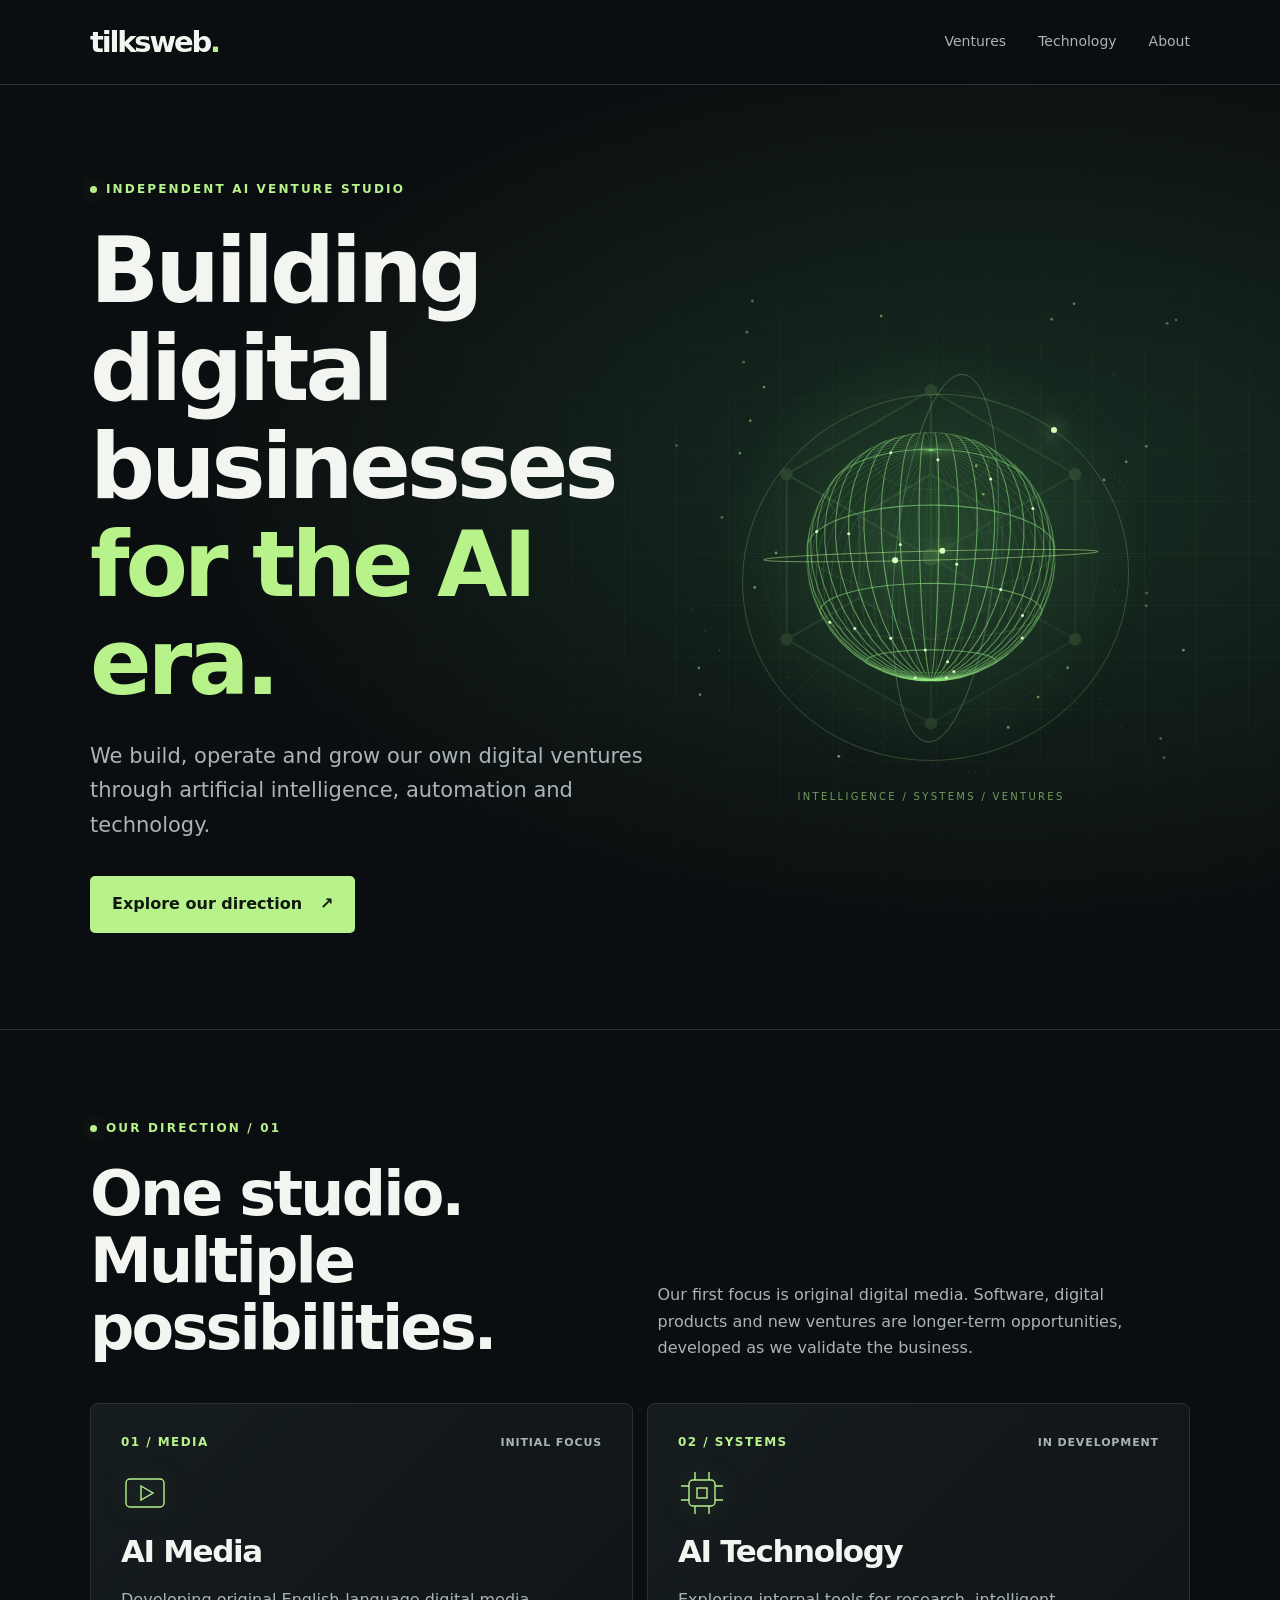
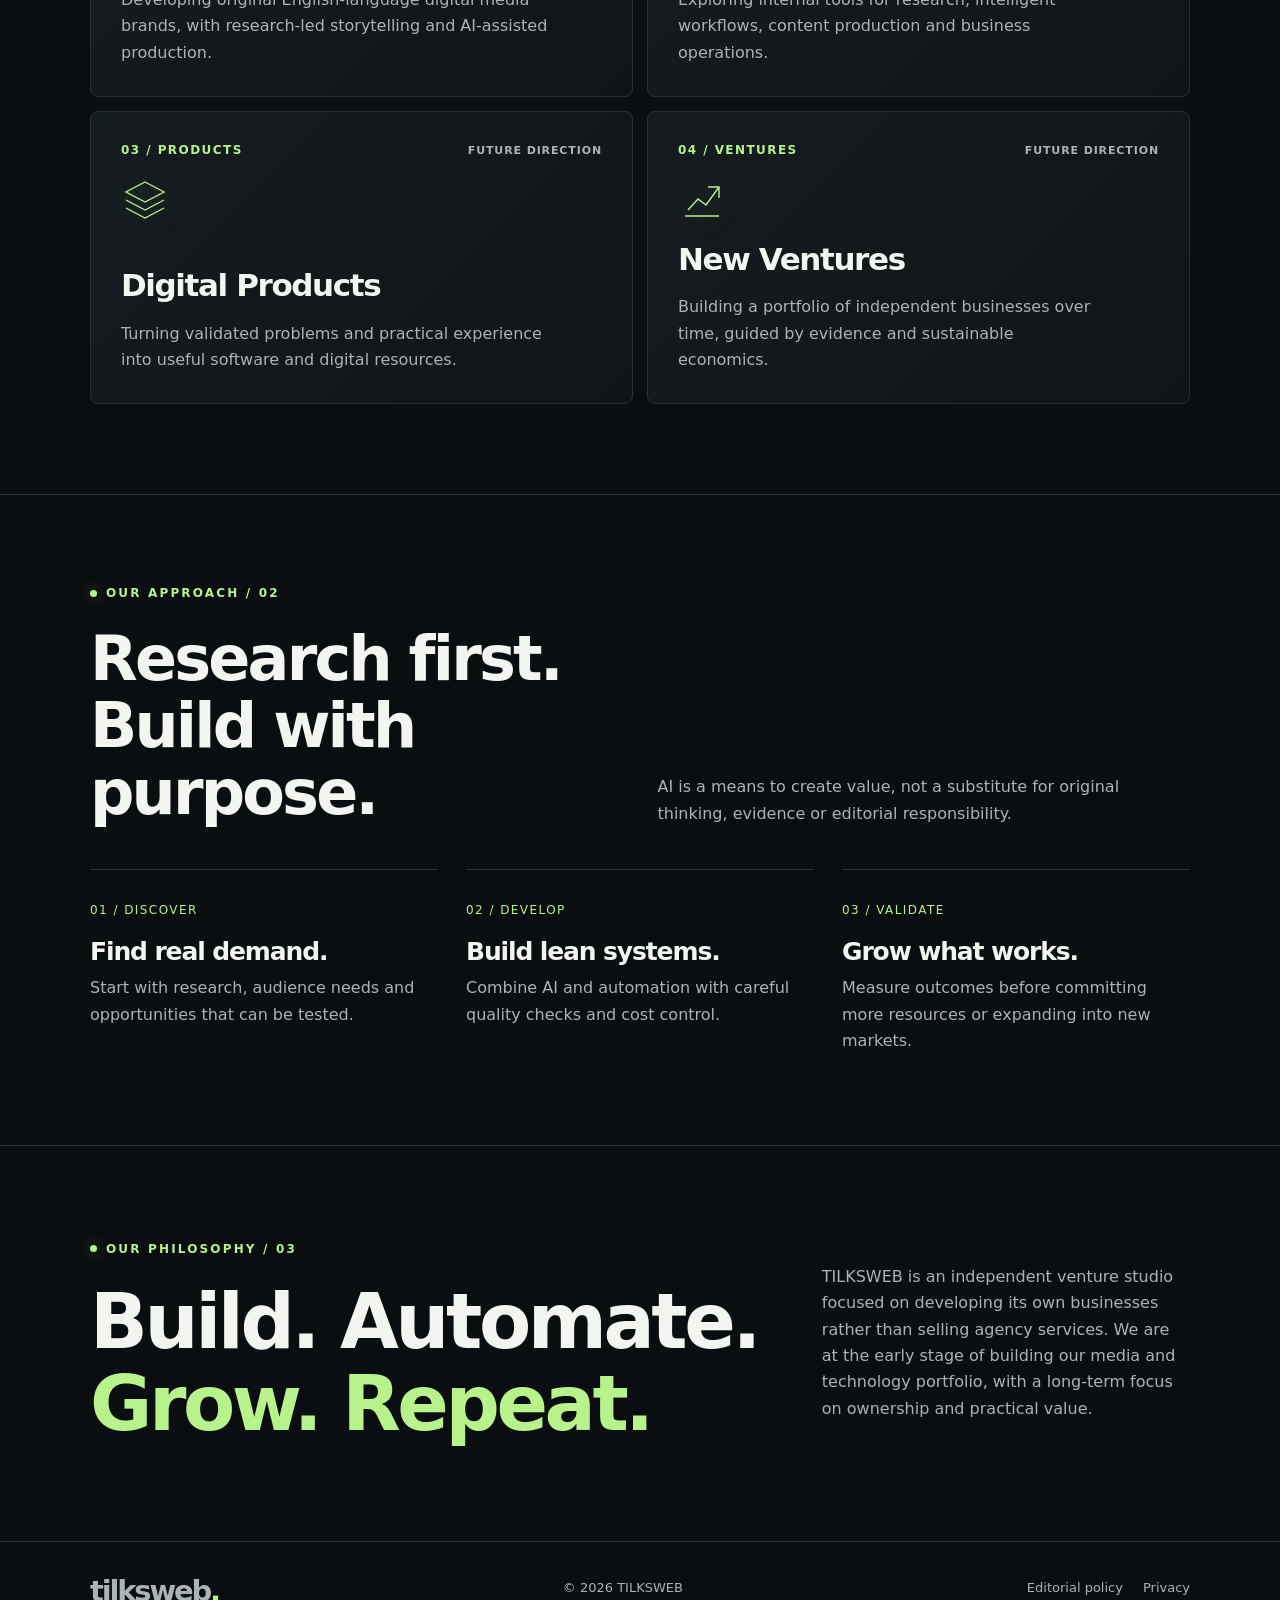
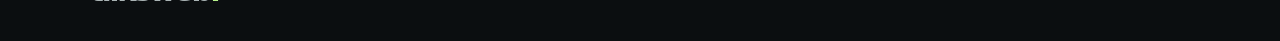
==== commit 2283482e: "Add animated 3D network hero, depth interactions and scroll reveals" ====
--- a/public/index.html
+++ b/public/index.html
@@ -9,12 +9,28 @@
 <style>
 :root{color-scheme:dark;--bg:#0b0e10;--panel:#12171a;--line:#293135;--fg:#f3f5f1;--muted:#aab4b5;--accent:#b7f28b}
 *{box-sizing:border-box}html{scroll-behavior:smooth}body{margin:0;background:var(--bg);color:var(--fg);font:16px/1.65 system-ui,-apple-system,BlinkMacSystemFont,"Segoe UI",sans-serif}a{color:inherit;text-decoration:none}a:hover{color:var(--accent)}a:focus-visible{outline:2px solid var(--accent);outline-offset:5px}h1,h2,h3,p{margin:0}h1,h2,h3{line-height:1.08;letter-spacing:-.045em}p{color:var(--muted)}.wrap{max-width:1220px;margin:auto;padding-inline:clamp(22px,5vw,60px)}header{border-bottom:1px solid var(--line)}.nav{display:flex;align-items:center;justify-content:space-between;min-height:84px;gap:24px;flex-wrap:wrap;padding-block:18px}.logo{font-weight:850;font-size:29px;letter-spacing:-.075em;line-height:1}.logo span,.accent{color:var(--accent)}nav{display:flex;gap:clamp(14px,3vw,32px);flex-wrap:wrap;font-size:14px;color:var(--muted)}.hero{overflow:hidden;border-bottom:1px solid var(--line);background:radial-gradient(ellipse at 85% 42%,#223629 0%,transparent 48%)}.hero-grid{min-height:620px;display:grid;grid-template-columns:1.25fr .75fr;align-items:center;gap:35px;padding-block:96px}.eyebrow{font:600 12px/1.4 system-ui,sans-serif;letter-spacing:.18em;text-transform:uppercase;color:var(--accent);margin-bottom:24px;display:flex;align-items:center;gap:9px}.eyebrow:before{content:"";width:7px;height:7px;background:var(--accent);border-radius:50%;box-shadow:0 0 16px #b7f28b66}h1{font-size:clamp(52px,7.1vw,100px);font-weight:760;max-width:850px}.hero p{max-width:570px;font-size:clamp(17px,2vw,21px);margin:26px 0 34px}.button{display:inline-flex;align-items:center;gap:18px;background:var(--accent);color:#101810;padding:15px 22px;font-weight:700;border-radius:5px}.button:hover{background:#e1ffd0;color:#101810}.art{width:100%;max-width:450px;justify-self:center;filter:drop-shadow(0 0 34px #a5f08b25)}.section{padding-block:90px;border-bottom:1px solid var(--line)}.section-head{display:grid;grid-template-columns:1fr 1fr;align-items:end;gap:35px;margin-bottom:42px}h2{font-size:clamp(36px,5vw,62px);font-weight:720}.section-head p{max-width:470px}.cards{display:grid;grid-template-columns:repeat(2,minmax(0,1fr));gap:14px}.card{min-height:230px;background:linear-gradient(135deg,#151c1f,#101416);border:1px solid var(--line);padding:30px;display:flex;flex-direction:column;gap:18px;border-radius:8px}.card-top{display:flex;justify-content:space-between;align-items:center;color:var(--accent);font:600 12px/1.4 system-ui;letter-spacing:.12em}.card h3{font-size:31px;margin-top:auto}.card p{max-width:430px}.mark{width:48px;height:48px;stroke:var(--accent);stroke-width:1.4;fill:none}.status{color:var(--muted);font-size:11px;text-transform:uppercase;letter-spacing:.08em}.method{display:grid;grid-template-columns:repeat(3,1fr);gap:28px}.method article{border-top:1px solid var(--line);padding-top:26px}.method h3{font-size:25px;margin:16px 0 10px}.method span{color:var(--accent);font-size:12px;letter-spacing:.12em}.statement{padding-block:95px;display:grid;grid-template-columns:1.3fr .7fr;gap:48px;align-items:center}.statement h2{font-size:clamp(42px,6vw,76px)}footer{border-top:1px solid var(--line);padding-block:35px;color:var(--muted);font-size:13px}.foot{display:flex;justify-content:space-between;gap:20px;flex-wrap:wrap}.foot-links{display:flex;gap:20px;flex-wrap:wrap}.skip{position:absolute;left:10px;top:-100px;background:var(--accent);color:#000;padding:10px}.skip:focus{top:10px}@media(max-width:760px){.hero-grid,.section-head,.statement{grid-template-columns:1fr}.hero-grid{padding-block:65px;min-height:auto}.art{max-width:300px}.section{padding-block:60px}.cards,.method{grid-template-columns:1fr}.statement{padding-block:60px}.nav{align-items:flex-start;flex-direction:column}.card{min-height:200px}}@media(prefers-reduced-motion:reduce){html{scroll-behavior:auto}}
+
+.hero{position:relative;isolation:isolate;background:radial-gradient(ellipse at 78% 42%,#182e23 0%,#0b0e10 58%)}
+.hero:before{content:"";position:absolute;inset:0;z-index:-1;pointer-events:none;background:linear-gradient(#b7f28b0b 1px,transparent 1px),linear-gradient(90deg,#b7f28b0b 1px,transparent 1px);background-size:52px 52px;mask-image:radial-gradient(ellipse at 80% 50%,black,transparent 72%)}
+.hero-grid{grid-template-columns:minmax(0,1.05fr) minmax(0,.95fr);min-height:720px;gap:10px}
+.scene{position:relative;width:100%;aspect-ratio:1;min-width:0;align-self:center;perspective:800px}
+.scene .art{position:absolute;inset:0;width:100%;height:100%;max-width:none;opacity:.55}
+.scene canvas{position:absolute;inset:0;width:100%;height:100%;display:block}
+.scene.active .art{opacity:.12}.scene-caption{position:absolute;bottom:2%;left:0;right:0;text-align:center;font-size:10px;letter-spacing:.23em;color:#b7f28b99;pointer-events:none}
+.card{transition:transform .35s ease,border-color .35s,box-shadow .35s;transform-style:preserve-3d;position:relative;overflow:hidden}
+.card:before{content:"";position:absolute;inset:0;background:radial-gradient(circle at var(--mx,50%) var(--my,50%),#b7f28b12,transparent 55%);pointer-events:none;opacity:0;transition:opacity .3s}
+.card:hover:before{opacity:1}.card:hover{border-color:#83a96c;box-shadow:0 20px 50px #0005}
+.card .mark{transition:transform .35s;filter:drop-shadow(0 0 12px #b7f28b40)}.card:hover .mark{transform:translateZ(22px) scale(1.12)}
+.motion-ready .reveal{opacity:0;transform:translateY(24px);transition:opacity .8s ease,transform .8s cubic-bezier(.2,.7,.2,1)}.motion-ready .reveal.visible{opacity:1;transform:none}
+.hero h1{animation:hero-in 1s cubic-bezier(.2,.7,.2,1) both}.hero p,.hero .button{animation:hero-in 1s .15s both}@keyframes hero-in{from{opacity:0;transform:translateY(18px)}to{opacity:1;transform:none}}
+@media(max-width:760px){.hero-grid{grid-template-columns:1fr;min-height:0;gap:0}.scene{max-width:440px;margin:auto}.scene .art{max-width:none}}
+@media(prefers-reduced-motion:reduce){.hero h1,.hero p,.hero .button{animation:none}.card,.mark{transition:none}.motion-ready .reveal{opacity:1;transform:none;transition:none}}
 </style></head>
 <body><a class="skip" href="#main">Skip to content</a>
 <header><div class="wrap nav"><a class="logo" href="/" aria-label="TILKSWEB home">tilksweb<span>.</span></a><nav aria-label="Main navigation"><a href="#ventures">Ventures</a><a href="#technology">Technology</a><a href="#about">About</a></nav></div></header>
 <main id="main">
 <section class="hero"><div class="wrap hero-grid"><div><div class="eyebrow">Independent AI venture studio</div><h1>Building digital businesses <span class="accent">for the AI era.</span></h1><p>We build, operate and grow our own digital ventures through artificial intelligence, automation and technology.</p><a class="button" href="#ventures">Explore our direction <span aria-hidden="true">↗</span></a></div>
-<svg class="art" viewBox="0 0 420 420" role="img" aria-label="Abstract geometric network of connected digital systems"><defs><linearGradient id="g" x1="0" y1="0" x2="1" y2="1"><stop stop-color="#b7f28b"/><stop offset="1" stop-color="#3c6955"/></linearGradient><pattern id="grid" width="28" height="28" patternUnits="userSpaceOnUse"><path d="M28 0H0V28" fill="none" stroke="#9bc7a0" stroke-opacity=".09"/></pattern></defs><rect x="10" y="10" width="400" height="400" fill="url(#grid)" rx="12"/><g fill="none" stroke="#769b7e" stroke-opacity=".45"><circle cx="210" cy="210" r="178" stroke-dasharray="2 9"/><circle cx="210" cy="210" r="136"/><circle cx="210" cy="210" r="94"/><path d="M210 32V388M32 210H388M84 84L336 336M336 84L84 336"/></g><g stroke="url(#g)" stroke-width="1.6" fill="#14271c"><path d="M210 75 327 143 327 277 210 345 93 277 93 143Z"/><path d="M210 75 210 210 327 143M93 143 210 210 327 277M93 277 210 210 210 345" fill="none"/><path d="M210 143 268 177 268 244 210 278 152 244 152 177Z" fill="#1f3a29"/><path d="M210 143V210L268 244M152 177 210 210 268 177M210 210V278" fill="none"/></g><g fill="#b7f28b"><circle cx="210" cy="75" r="5"/><circle cx="327" cy="143" r="5"/><circle cx="327" cy="277" r="5"/><circle cx="210" cy="345" r="5"/><circle cx="93" cy="277" r="5"/><circle cx="93" cy="143" r="5"/><circle cx="210" cy="210" r="7"/></g></svg></div></section>
+<div class="scene" id="venture-scene"><svg class="art" viewBox="0 0 420 420" role="img" aria-label="Abstract geometric network of connected digital systems"><defs><linearGradient id="g" x1="0" y1="0" x2="1" y2="1"><stop stop-color="#b7f28b"/><stop offset="1" stop-color="#3c6955"/></linearGradient><pattern id="grid" width="28" height="28" patternUnits="userSpaceOnUse"><path d="M28 0H0V28" fill="none" stroke="#9bc7a0" stroke-opacity=".09"/></pattern></defs><rect x="10" y="10" width="400" height="400" fill="url(#grid)" rx="12"/><g fill="none" stroke="#769b7e" stroke-opacity=".45"><circle cx="210" cy="210" r="178" stroke-dasharray="2 9"/><circle cx="210" cy="210" r="136"/><circle cx="210" cy="210" r="94"/><path d="M210 32V388M32 210H388M84 84L336 336M336 84L84 336"/></g><g stroke="url(#g)" stroke-width="1.6" fill="#14271c"><path d="M210 75 327 143 327 277 210 345 93 277 93 143Z"/><path d="M210 75 210 210 327 143M93 143 210 210 327 277M93 277 210 210 210 345" fill="none"/><path d="M210 143 268 177 268 244 210 278 152 244 152 177Z" fill="#1f3a29"/><path d="M210 143V210L268 244M152 177 210 210 268 177M210 210V278" fill="none"/></g><g fill="#b7f28b"><circle cx="210" cy="75" r="5"/><circle cx="327" cy="143" r="5"/><circle cx="327" cy="277" r="5"/><circle cx="210" cy="345" r="5"/><circle cx="93" cy="277" r="5"/><circle cx="93" cy="143" r="5"/><circle cx="210" cy="210" r="7"/></g></svg><canvas id="venture-canvas" aria-hidden="true"></canvas><div class="scene-caption" aria-hidden="true">INTELLIGENCE / SYSTEMS / VENTURES</div></div></div></section>
 <section class="section" id="ventures"><div class="wrap"><div class="section-head"><div><div class="eyebrow">Our direction / 01</div><h2>One studio.<br>Multiple possibilities.</h2></div><p>Our first focus is original digital media. Software, digital products and new ventures are longer-term opportunities, developed as we validate the business.</p></div>
 <div class="cards">
 <article class="card"><div class="card-top"><span>01 / MEDIA</span><span class="status">Initial focus</span></div><svg class="mark" viewBox="0 0 48 48" aria-hidden="true"><rect x="5" y="10" width="38" height="28" rx="4"/><path d="m20 17 12 7-12 7Z"/></svg><h3>AI Media</h3><p>Developing original English-language digital media brands, with research-led storytelling and AI-assisted production.</p></article>
@@ -24,4 +40,31 @@
 </div></div></section>
 <section class="section" id="technology"><div class="wrap"><div class="section-head"><div><div class="eyebrow">Our approach / 02</div><h2>Research first.<br>Build with purpose.</h2></div><p>AI is a means to create value, not a substitute for original thinking, evidence or editorial responsibility.</p></div><div class="method"><article><span>01 / DISCOVER</span><h3>Find real demand.</h3><p>Start with research, audience needs and opportunities that can be tested.</p></article><article><span>02 / DEVELOP</span><h3>Build lean systems.</h3><p>Combine AI and automation with careful quality checks and cost control.</p></article><article><span>03 / VALIDATE</span><h3>Grow what works.</h3><p>Measure outcomes before committing more resources or expanding into new markets.</p></article></div></div></section>
 <section id="about"><div class="wrap statement"><div><div class="eyebrow">Our philosophy / 03</div><h2>Build. Automate.<br><span class="accent">Grow. Repeat.</span></h2></div><p>TILKSWEB is an independent venture studio focused on developing its own businesses rather than selling agency services. We are at the early stage of building our media and technology portfolio, with a long-term focus on ownership and practical value.</p></div></section>
-</main><footer><div class="wrap foot"><a class="logo" href="/">tilksweb<span>.</span></a><span>© 2026 TILKSWEB</span><div class="foot-links"><a href="/editorial.html">Editorial policy</a><a href="/privacy.html">Privacy</a></div></div></footer></body></html>+</main><footer><div class="wrap foot"><a class="logo" href="/">tilksweb<span>.</span></a><span>© 2026 TILKSWEB</span><div class="foot-links"><a href="/editorial.html">Editorial policy</a><a href="/privacy.html">Privacy</a></div></div></footer>
+<script>
+(function(){
+"use strict";
+const reduce=matchMedia("(prefers-reduced-motion: reduce)");
+const scene=document.getElementById("venture-scene"),canvas=document.getElementById("venture-canvas");
+const ctx=canvas.getContext("2d");
+if(ctx){
+const pts=[],edges=[],rings=[],stars=[];let w=0,h=0,dpr=1,raf=0,visible=true,ax=.35,ay=0,mx=0,my=0,last=0;
+for(let j=0;j<=24;j++){const phi=Math.PI*j/24;for(let i=0;i<48;i++){const th=2*Math.PI*i/48;pts.push([Math.sin(phi)*Math.cos(th),Math.cos(phi),Math.sin(phi)*Math.sin(th)]);if(j<24)edges.push([j*48+i,(j+1)*48+i]);if(j%4===0)edges.push([j*48+i,j*48+(i+1)%48]);}}
+for(let k=0;k<3;k++){const ring=[];for(let i=0;i<=100;i++){const a=i*Math.PI*2/100,r=1.32+k*.13;const x=r*Math.cos(a),y=r*Math.sin(a);ring.push(k===0?[x,y*.32,y*.95]:k===1?[x*.35,y,x*.94]:[x,y,0]);}rings.push(ring);}
+for(let i=0;i<90;i++){const a=i*2.399963,r=1.65+(i%11)/18;stars.push([r*Math.cos(a),((i*17)%97/97-.5)*3.4,r*Math.sin(a)]);}
+function project(p,scale){const c=Math.cos(ay),s=Math.sin(ay),cx=Math.cos(ax),sx=Math.sin(ax);const x=p[0]*c-p[2]*s,z=p[0]*s+p[2]*c,y=p[1]*cx-z*sx,zz=p[1]*sx+z*cx;const f=4.8/(4.8-zz);return [w/2+x*scale*f,h/2+y*scale*f,zz];}
+function resize(){const b=scene.getBoundingClientRect();w=b.width;h=b.height;dpr=Math.min(devicePixelRatio||1,2);canvas.width=Math.round(w*dpr);canvas.height=Math.round(h*dpr);ctx.setTransform(dpr,0,0,dpr,0,0);if(reduce.matches)draw(0);}
+function draw(t){ctx.clearRect(0,0,w,h);const sc=Math.min(w,h)*.235;const gradient=ctx.createRadialGradient(w/2,h/2,0,w/2,h/2,sc*1.8);gradient.addColorStop(0,"rgba(123,220,117,.16)");gradient.addColorStop(1,"rgba(123,220,117,0)");ctx.fillStyle=gradient;ctx.fillRect(0,0,w,h);const ps=pts.map(p=>project(p,sc));for(const e of edges){const a=ps[e[0]],b=ps[e[1]],z=(a[2]+b[2])/2;ctx.strokeStyle="rgba(150,238,132,"+(.07+(z+1)*.26)+")";ctx.lineWidth=z>.25?1.1:.6;ctx.beginPath();ctx.moveTo(a[0],a[1]);ctx.lineTo(b[0],b[1]);ctx.stroke();}
+for(let k=0;k<rings.length;k++){const ring=rings[k];ctx.beginPath();ring.forEach((p,i)=>{const q=project(p,sc);if(i)ctx.lineTo(q[0],q[1]);else ctx.moveTo(q[0],q[1]);});ctx.strokeStyle=["#b7f28b85","#70b88b66","#b7f28b38"][k];ctx.lineWidth=1;ctx.stroke();const a=(t*.00009+k*.32)%1*100;const q=project(ring[Math.floor(a)],sc);ctx.fillStyle="#d6ffb9";ctx.shadowColor="#b7f28b";ctx.shadowBlur=16;ctx.beginPath();ctx.arc(q[0],q[1],3,0,Math.PI*2);ctx.fill();ctx.shadowBlur=0;}
+for(const p of stars){const q=project(p,sc);ctx.fillStyle="rgba(183,242,139,"+Math.max(.12,.3+q[2]*.12)+")";ctx.beginPath();ctx.arc(q[0],q[1],q[2]>0?1.4:.7,0,Math.PI*2);ctx.fill();}
+for(let i=0;i<ps.length;i+=17){const p=ps[i];if(p[2]>.35){ctx.fillStyle="#d5ffbd";ctx.beginPath();ctx.arc(p[0],p[1],1.5,0,Math.PI*2);ctx.fill();}}
+}
+function loop(t){raf=0;if(!visible||document.hidden||reduce.matches)return;const dt=last?Math.min(t-last,40):16;last=t;ay+=dt*.00023+mx*.0008;ax+=(.35+my*.35-ax)*.025;draw(t);raf=requestAnimationFrame(loop);}
+function start(){if(!raf&&visible&&!document.hidden&&!reduce.matches){last=0;raf=requestAnimationFrame(loop);}else if(reduce.matches)draw(0);}
+scene.addEventListener("pointermove",e=>{const b=scene.getBoundingClientRect();mx=(e.clientX-b.left)/b.width-.5;my=(e.clientY-b.top)/b.height-.5;});scene.addEventListener("pointerleave",()=>{mx=0;my=0;});
+new ResizeObserver(resize).observe(scene);if("IntersectionObserver" in window)new IntersectionObserver(es=>{visible=es[0].isIntersecting;start();}).observe(scene);document.addEventListener("visibilitychange",start);reduce.addEventListener("change",start);resize();scene.classList.add("active");start();
+}
+if(!reduce.matches&&"IntersectionObserver" in window){const elements=document.querySelectorAll(".section-head,.card,.method article,.statement");const observer=new IntersectionObserver(es=>{for(const e of es)if(e.isIntersecting){e.target.classList.add("visible");observer.unobserve(e.target);}}, {threshold:.08});elements.forEach(e=>{e.classList.add("reveal");observer.observe(e);});document.documentElement.classList.add("motion-ready");}
+if(matchMedia("(hover: hover) and (pointer: fine)").matches&&!reduce.matches){document.querySelectorAll(".card").forEach(card=>{card.addEventListener("pointermove",e=>{const b=card.getBoundingClientRect(),x=(e.clientX-b.left)/b.width,y=(e.clientY-b.top)/b.height;card.style.setProperty("--mx",x*100+"%");card.style.setProperty("--my",y*100+"%");card.style.transform="perspective(850px) rotateX("+((.5-y)*6)+"deg) rotateY("+((x-.5)*6)+"deg) translateY(-3px)";});card.addEventListener("pointerleave",()=>{card.style.transform="";});});}
+})();
+</script></body></html>
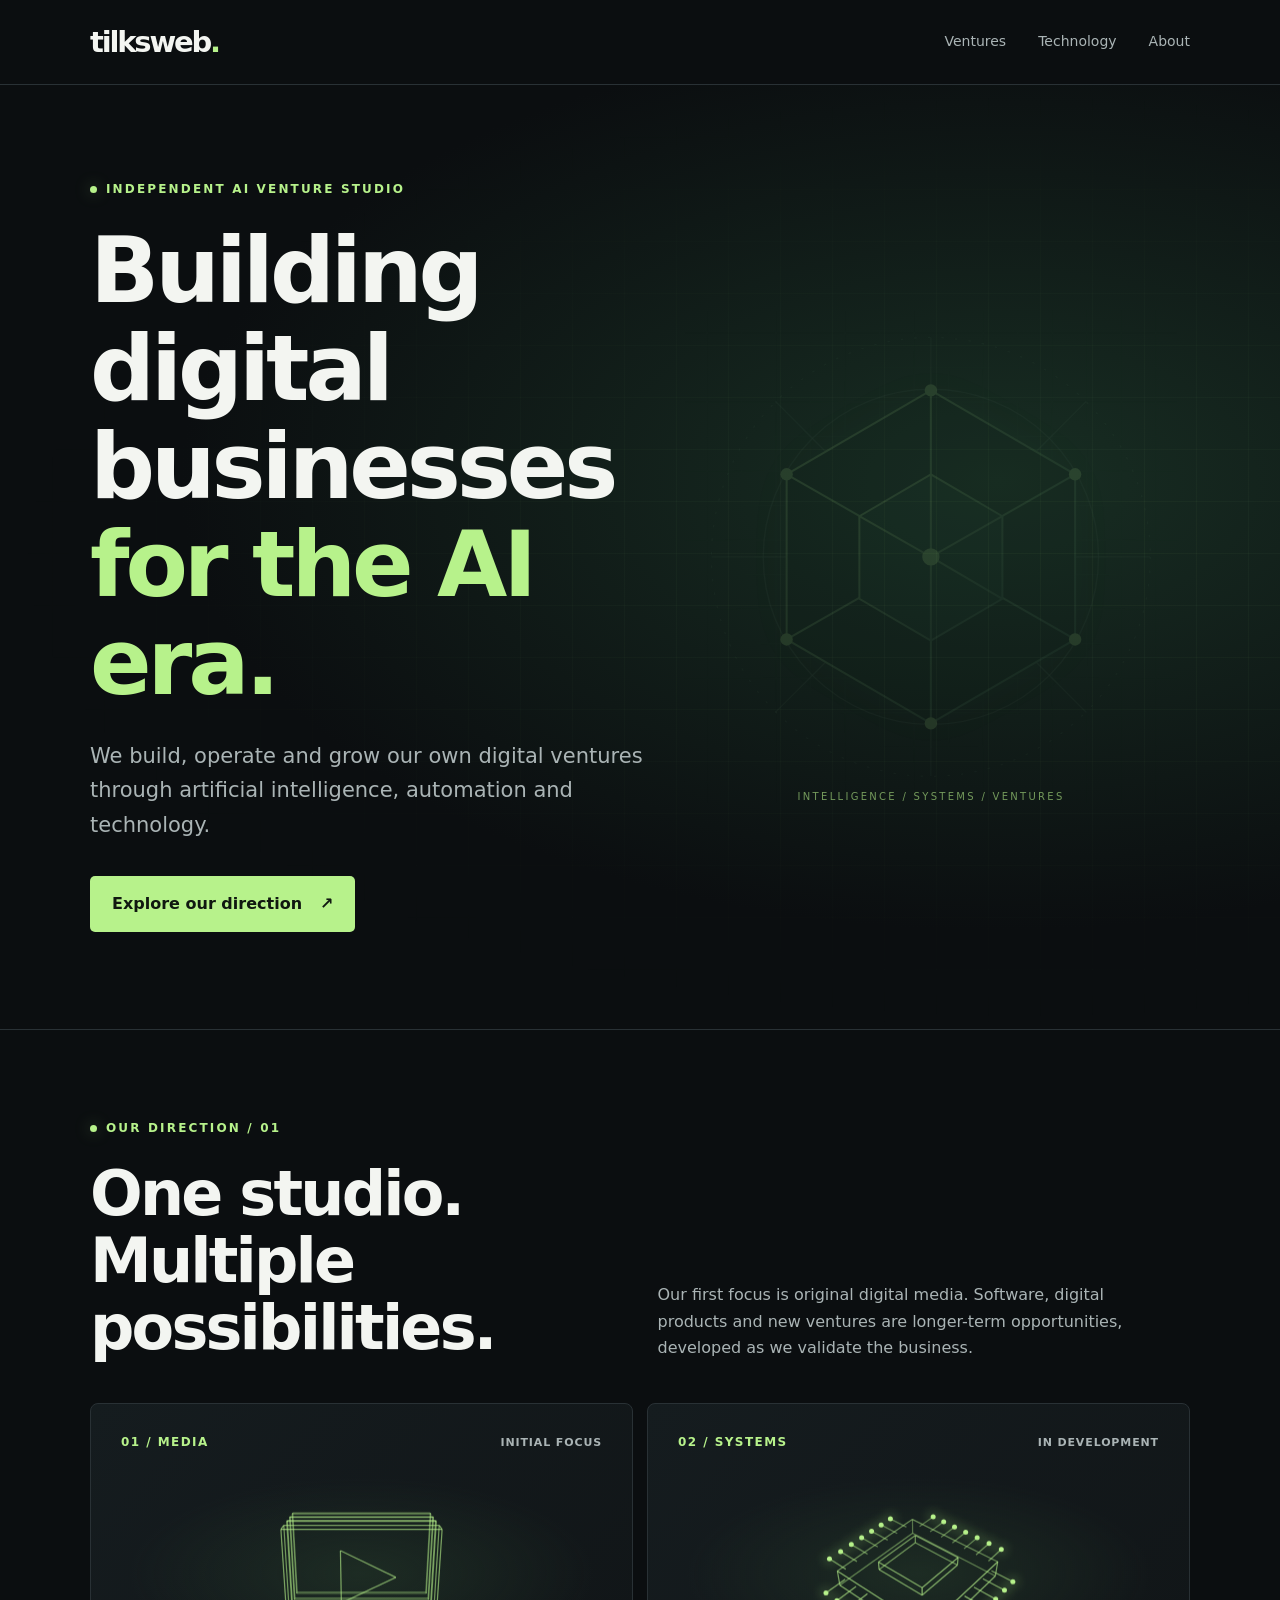
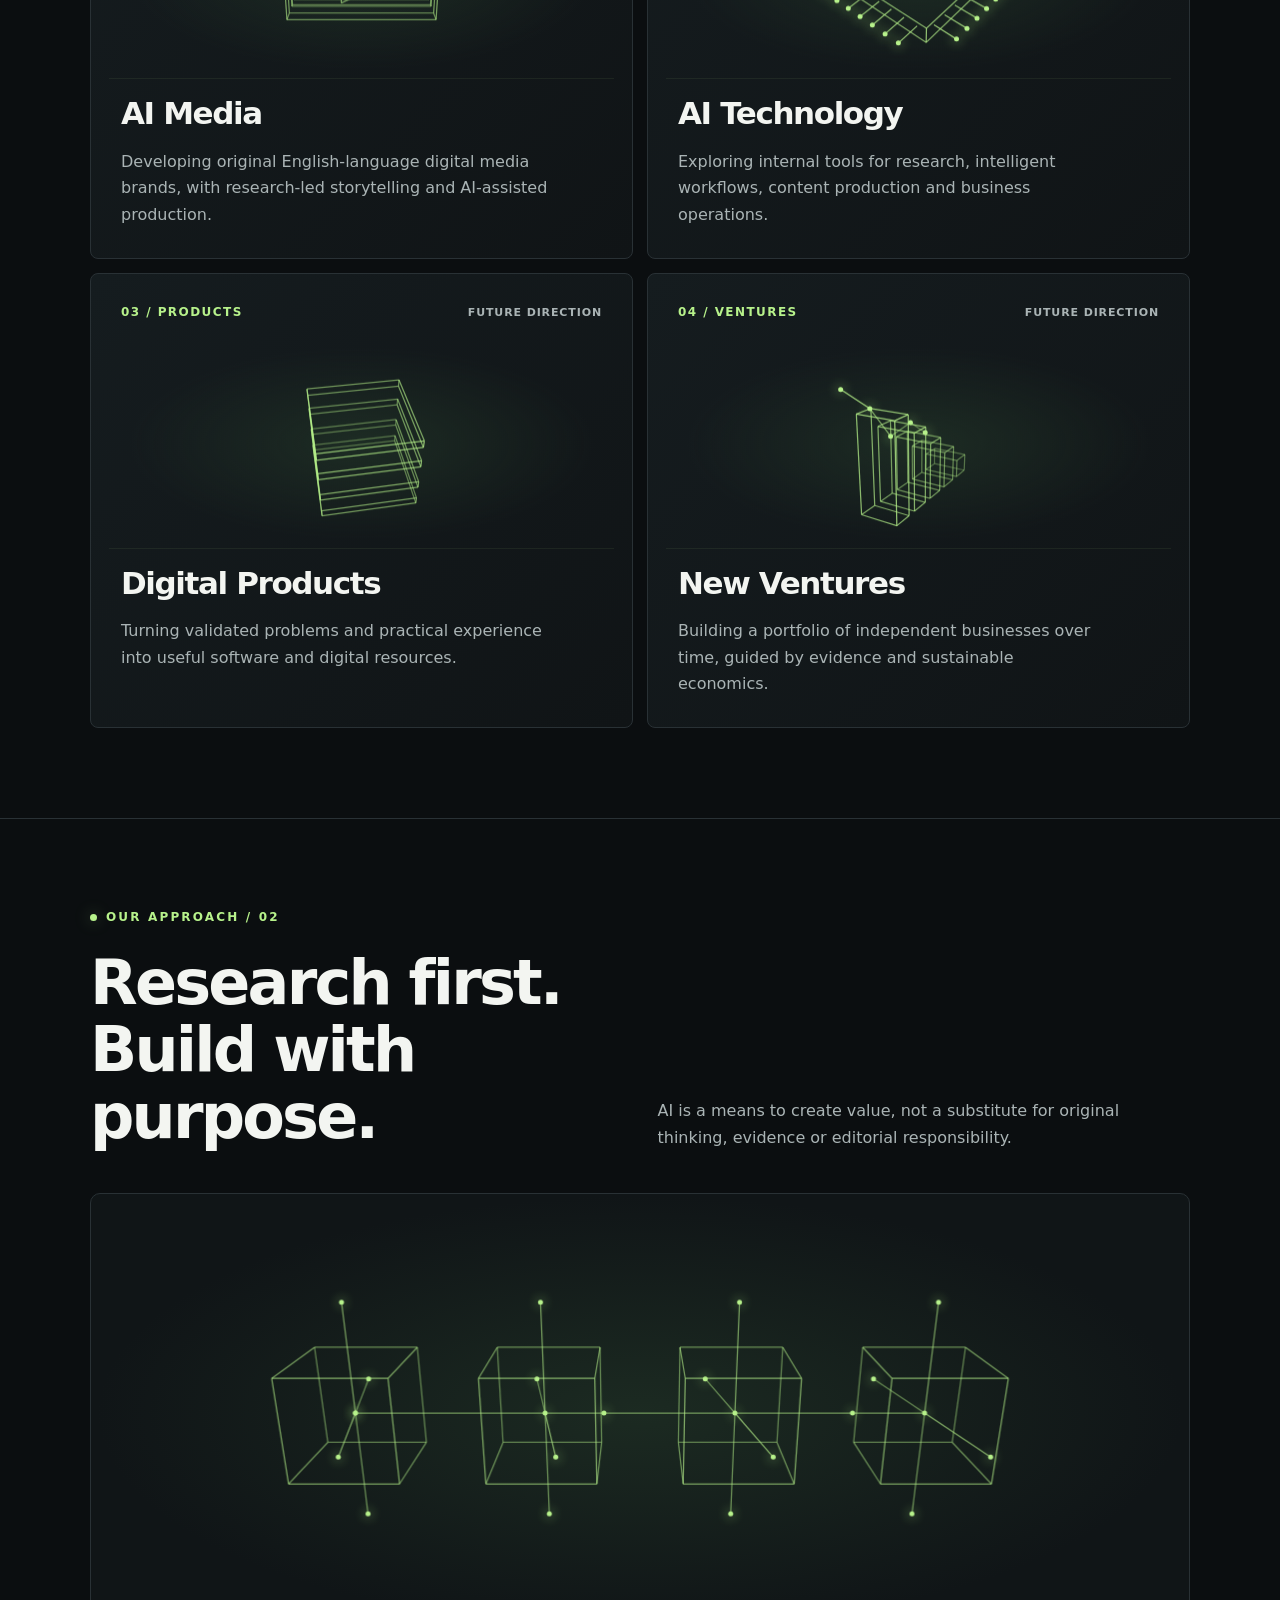
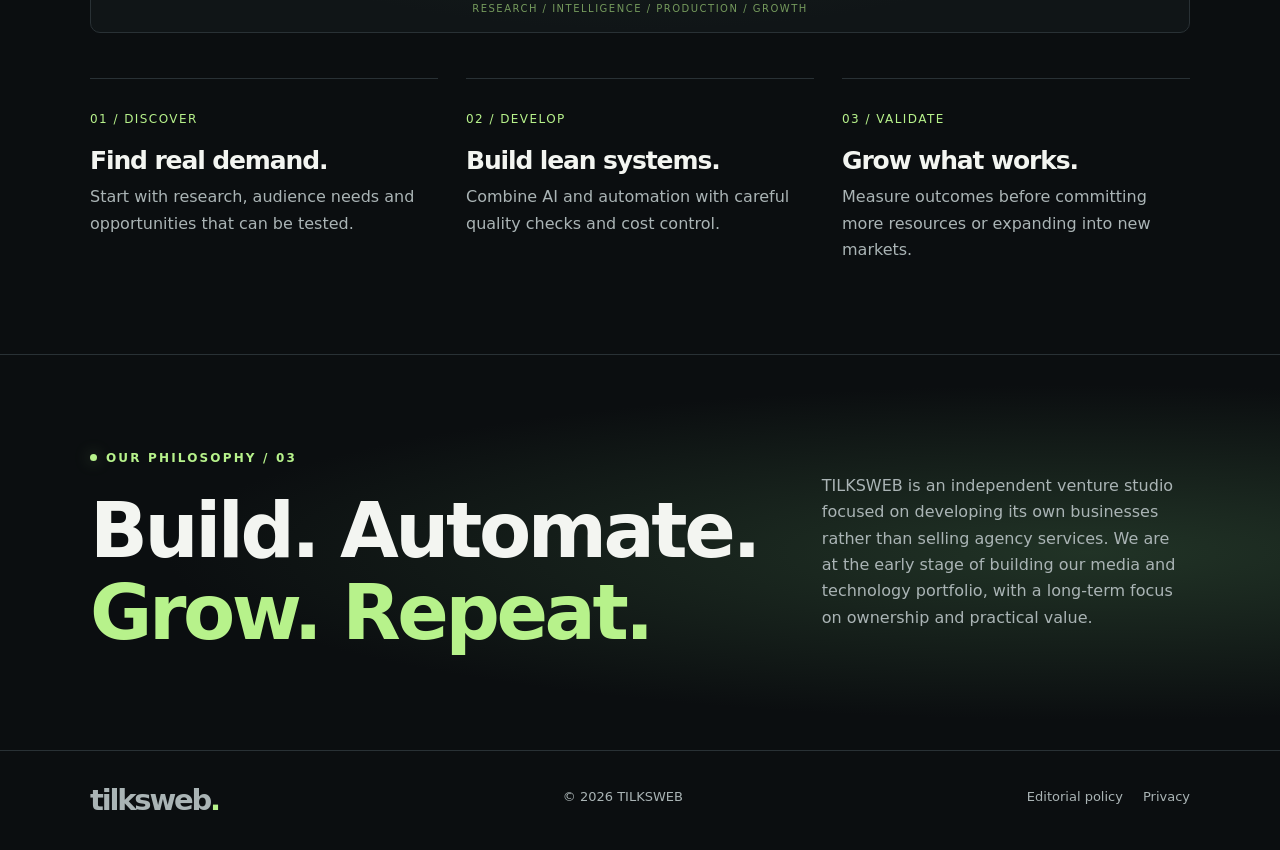
==== commit 406aa733: "Add five distinct animated 3D models across venture and technology sections" ====
--- a/public/index.html
+++ b/public/index.html
@@ -25,6 +25,16 @@
 .hero h1{animation:hero-in 1s cubic-bezier(.2,.7,.2,1) both}.hero p,.hero .button{animation:hero-in 1s .15s both}@keyframes hero-in{from{opacity:0;transform:translateY(18px)}to{opacity:1;transform:none}}
 @media(max-width:760px){.hero-grid{grid-template-columns:1fr;min-height:0;gap:0}.scene{max-width:440px;margin:auto}.scene .art{max-width:none}}
 @media(prefers-reduced-motion:reduce){.hero h1,.hero p,.hero .button{animation:none}.card,.mark{transition:none}.motion-ready .reveal{opacity:1;transform:none;transition:none}}
+
+.venture-visual{position:relative;height:210px;overflow:hidden;isolation:isolate;margin:0 -12px;background:radial-gradient(ellipse at center,#263d2b88,transparent 65%);border-bottom:1px solid #b7f28b12}
+.venture-visual canvas,.system-visual canvas{width:100%;height:100%;display:block;position:absolute;inset:0}
+.visual-fallback{position:absolute;inset:0;display:grid;place-items:center;color:var(--accent);font-size:76px;font-weight:200;opacity:.4}
+.venture-visual.rendered .visual-fallback,.system-visual.rendered .visual-fallback{display:none}
+.card{min-height:390px}.card h3{margin-top:0}.card .mark{display:none}
+.system-visual{position:relative;height:clamp(260px,38vw,440px);margin:0 0 45px;border:1px solid var(--line);border-radius:10px;overflow:hidden;background:radial-gradient(ellipse,#263d2b88,transparent 70%),#101517}
+.system-visual:after{content:"RESEARCH  /  INTELLIGENCE  /  PRODUCTION  /  GROWTH";position:absolute;bottom:15px;left:0;right:0;text-align:center;font-size:10px;letter-spacing:.15em;color:#b7f28b99;pointer-events:none}
+#about{position:relative;overflow:hidden;background:radial-gradient(ellipse at 85% 50%,#213326,transparent 60%)}
+@media(max-width:760px){.venture-visual{height:180px}.card{min-height:340px}.system-visual:after{font-size:8px;letter-spacing:.08em}}
 </style></head>
 <body><a class="skip" href="#main">Skip to content</a>
 <header><div class="wrap nav"><a class="logo" href="/" aria-label="TILKSWEB home">tilksweb<span>.</span></a><nav aria-label="Main navigation"><a href="#ventures">Ventures</a><a href="#technology">Technology</a><a href="#about">About</a></nav></div></header>
@@ -33,12 +43,12 @@
 <div class="scene" id="venture-scene"><svg class="art" viewBox="0 0 420 420" role="img" aria-label="Abstract geometric network of connected digital systems"><defs><linearGradient id="g" x1="0" y1="0" x2="1" y2="1"><stop stop-color="#b7f28b"/><stop offset="1" stop-color="#3c6955"/></linearGradient><pattern id="grid" width="28" height="28" patternUnits="userSpaceOnUse"><path d="M28 0H0V28" fill="none" stroke="#9bc7a0" stroke-opacity=".09"/></pattern></defs><rect x="10" y="10" width="400" height="400" fill="url(#grid)" rx="12"/><g fill="none" stroke="#769b7e" stroke-opacity=".45"><circle cx="210" cy="210" r="178" stroke-dasharray="2 9"/><circle cx="210" cy="210" r="136"/><circle cx="210" cy="210" r="94"/><path d="M210 32V388M32 210H388M84 84L336 336M336 84L84 336"/></g><g stroke="url(#g)" stroke-width="1.6" fill="#14271c"><path d="M210 75 327 143 327 277 210 345 93 277 93 143Z"/><path d="M210 75 210 210 327 143M93 143 210 210 327 277M93 277 210 210 210 345" fill="none"/><path d="M210 143 268 177 268 244 210 278 152 244 152 177Z" fill="#1f3a29"/><path d="M210 143V210L268 244M152 177 210 210 268 177M210 210V278" fill="none"/></g><g fill="#b7f28b"><circle cx="210" cy="75" r="5"/><circle cx="327" cy="143" r="5"/><circle cx="327" cy="277" r="5"/><circle cx="210" cy="345" r="5"/><circle cx="93" cy="277" r="5"/><circle cx="93" cy="143" r="5"/><circle cx="210" cy="210" r="7"/></g></svg><canvas id="venture-canvas" aria-hidden="true"></canvas><div class="scene-caption" aria-hidden="true">INTELLIGENCE / SYSTEMS / VENTURES</div></div></div></section>
 <section class="section" id="ventures"><div class="wrap"><div class="section-head"><div><div class="eyebrow">Our direction / 01</div><h2>One studio.<br>Multiple possibilities.</h2></div><p>Our first focus is original digital media. Software, digital products and new ventures are longer-term opportunities, developed as we validate the business.</p></div>
 <div class="cards">
-<article class="card"><div class="card-top"><span>01 / MEDIA</span><span class="status">Initial focus</span></div><svg class="mark" viewBox="0 0 48 48" aria-hidden="true"><rect x="5" y="10" width="38" height="28" rx="4"/><path d="m20 17 12 7-12 7Z"/></svg><h3>AI Media</h3><p>Developing original English-language digital media brands, with research-led storytelling and AI-assisted production.</p></article>
-<article class="card"><div class="card-top"><span>02 / SYSTEMS</span><span class="status">In development</span></div><svg class="mark" viewBox="0 0 48 48" aria-hidden="true"><rect x="11" y="11" width="26" height="26" rx="4"/><rect x="19" y="19" width="10" height="10"/><path d="M17 3v8m14-8v8M17 37v8m14-8v8M3 17h8m-8 14h8m26-14h8m-8 14h8"/></svg><h3>AI Technology</h3><p>Exploring internal tools for research, intelligent workflows, content production and business operations.</p></article>
-<article class="card"><div class="card-top"><span>03 / PRODUCTS</span><span class="status">Future direction</span></div><svg class="mark" viewBox="0 0 48 48" aria-hidden="true"><path d="m24 5 19 10-19 10L5 15ZM5 23l19 10 19-10M5 31l19 10 19-10"/></svg><h3>Digital Products</h3><p>Turning validated problems and practical experience into useful software and digital resources.</p></article>
-<article class="card"><div class="card-top"><span>04 / VENTURES</span><span class="status">Future direction</span></div><svg class="mark" viewBox="0 0 48 48" aria-hidden="true"><path d="M7 39h34M10 33l10-11 8 6L41 10M30 10h11v11"/></svg><h3>New Ventures</h3><p>Building a portfolio of independent businesses over time, guided by evidence and sustainable economics.</p></article>
+<article class="card"><div class="card-top"><span>01 / MEDIA</span><span class="status">Initial focus</span></div><svg class="mark" viewBox="0 0 48 48" aria-hidden="true"><rect x="5" y="10" width="38" height="28" rx="4"/><path d="m20 17 12 7-12 7Z"/></svg><div class="venture-visual" data-model="media" aria-hidden="true"><div class="visual-fallback">▷</div><canvas></canvas></div><h3>AI Media</h3><p>Developing original English-language digital media brands, with research-led storytelling and AI-assisted production.</p></article>
+<article class="card"><div class="card-top"><span>02 / SYSTEMS</span><span class="status">In development</span></div><svg class="mark" viewBox="0 0 48 48" aria-hidden="true"><rect x="11" y="11" width="26" height="26" rx="4"/><rect x="19" y="19" width="10" height="10"/><path d="M17 3v8m14-8v8M17 37v8m14-8v8M3 17h8m-8 14h8m26-14h8m-8 14h8"/></svg><div class="venture-visual" data-model="chip" aria-hidden="true"><div class="visual-fallback">▦</div><canvas></canvas></div><h3>AI Technology</h3><p>Exploring internal tools for research, intelligent workflows, content production and business operations.</p></article>
+<article class="card"><div class="card-top"><span>03 / PRODUCTS</span><span class="status">Future direction</span></div><svg class="mark" viewBox="0 0 48 48" aria-hidden="true"><path d="m24 5 19 10-19 10L5 15ZM5 23l19 10 19-10M5 31l19 10 19-10"/></svg><div class="venture-visual" data-model="layers" aria-hidden="true"><div class="visual-fallback">◇</div><canvas></canvas></div><h3>Digital Products</h3><p>Turning validated problems and practical experience into useful software and digital resources.</p></article>
+<article class="card"><div class="card-top"><span>04 / VENTURES</span><span class="status">Future direction</span></div><svg class="mark" viewBox="0 0 48 48" aria-hidden="true"><path d="M7 39h34M10 33l10-11 8 6L41 10M30 10h11v11"/></svg><div class="venture-visual" data-model="growth" aria-hidden="true"><div class="visual-fallback">↗</div><canvas></canvas></div><h3>New Ventures</h3><p>Building a portfolio of independent businesses over time, guided by evidence and sustainable economics.</p></article>
 </div></div></section>
-<section class="section" id="technology"><div class="wrap"><div class="section-head"><div><div class="eyebrow">Our approach / 02</div><h2>Research first.<br>Build with purpose.</h2></div><p>AI is a means to create value, not a substitute for original thinking, evidence or editorial responsibility.</p></div><div class="method"><article><span>01 / DISCOVER</span><h3>Find real demand.</h3><p>Start with research, audience needs and opportunities that can be tested.</p></article><article><span>02 / DEVELOP</span><h3>Build lean systems.</h3><p>Combine AI and automation with careful quality checks and cost control.</p></article><article><span>03 / VALIDATE</span><h3>Grow what works.</h3><p>Measure outcomes before committing more resources or expanding into new markets.</p></article></div></div></section>
+<section class="section" id="technology"><div class="wrap"><div class="section-head"><div><div class="eyebrow">Our approach / 02</div><h2>Research first.<br>Build with purpose.</h2></div><p>AI is a means to create value, not a substitute for original thinking, evidence or editorial responsibility.</p></div><div class="system-visual" data-model="network" aria-hidden="true"><div class="visual-fallback">◇</div><canvas></canvas></div><div class="method"><article><span>01 / DISCOVER</span><h3>Find real demand.</h3><p>Start with research, audience needs and opportunities that can be tested.</p></article><article><span>02 / DEVELOP</span><h3>Build lean systems.</h3><p>Combine AI and automation with careful quality checks and cost control.</p></article><article><span>03 / VALIDATE</span><h3>Grow what works.</h3><p>Measure outcomes before committing more resources or expanding into new markets.</p></article></div></div></section>
 <section id="about"><div class="wrap statement"><div><div class="eyebrow">Our philosophy / 03</div><h2>Build. Automate.<br><span class="accent">Grow. Repeat.</span></h2></div><p>TILKSWEB is an independent venture studio focused on developing its own businesses rather than selling agency services. We are at the early stage of building our media and technology portfolio, with a long-term focus on ownership and practical value.</p></div></section>
 </main><footer><div class="wrap foot"><a class="logo" href="/">tilksweb<span>.</span></a><span>© 2026 TILKSWEB</span><div class="foot-links"><a href="/editorial.html">Editorial policy</a><a href="/privacy.html">Privacy</a></div></div></footer>
 <script>
@@ -67,4 +77,31 @@
 if(!reduce.matches&&"IntersectionObserver" in window){const elements=document.querySelectorAll(".section-head,.card,.method article,.statement");const observer=new IntersectionObserver(es=>{for(const e of es)if(e.isIntersecting){e.target.classList.add("visible");observer.unobserve(e.target);}}, {threshold:.08});elements.forEach(e=>{e.classList.add("reveal");observer.observe(e);});document.documentElement.classList.add("motion-ready");}
 if(matchMedia("(hover: hover) and (pointer: fine)").matches&&!reduce.matches){document.querySelectorAll(".card").forEach(card=>{card.addEventListener("pointermove",e=>{const b=card.getBoundingClientRect(),x=(e.clientX-b.left)/b.width,y=(e.clientY-b.top)/b.height;card.style.setProperty("--mx",x*100+"%");card.style.setProperty("--my",y*100+"%");card.style.transform="perspective(850px) rotateX("+((.5-y)*6)+"deg) rotateY("+((x-.5)*6)+"deg) translateY(-3px)";});card.addEventListener("pointerleave",()=>{card.style.transform="";});});}
 })();
+</script>
+<script>
+(function(){
+"use strict";
+const motion=matchMedia("(prefers-reduced-motion: reduce)"),objects=[];
+const edgeColor="#b7f28b";
+function cube(cx,cy,cz,x,y,z){const v=[];for(const a of [-1,1])for(const b of [-1,1])for(const c of [-1,1])v.push([cx+a*x,cy+b*y,cz+c*z]);const e=[];for(let i=0;i<8;i++)for(const k of [1,2,4])if((i^k)>i)e.push([v[i],v[i^k]]);return e;}
+function polygon(n,r,y,phase=0){return Array.from({length:n},(_,i)=>{const a=2*Math.PI*i/n+phase;return [r*Math.cos(a),y,r*Math.sin(a)];});}
+function outline(p){return p.map((a,i)=>[a,p[(i+1)%p.length]]);}
+function model(type,t){let e=[],nodes=[];if(type==="media"){e.push(...cube(0,0,0,1.25,.78,.13));const tri=[[-.33,-.45,.18],[.55,0,.18],[-.33,.45,.18]];e.push(...outline(tri));for(let j=0;j<3;j++)e.push(...cube(0,0,-.45-j*.3,1.25,.78,.035));}
+if(type==="chip"){e.push(...cube(0,0,0,.92,.16,.92),...cube(0,.22,0,.45,.08,.45));for(let i=-3;i<=3;i++){const p=i*.25;for(const k of [-1,1]){e.push([[p,.08,k*.92],[p,.08,k*1.32]],[[k*.92,.08,p],[k*1.32,.08,p]]);nodes.push([p,.08,k*1.32],[k*1.32,.08,p]);}}}
+if(type==="layers"){for(let i=0;i<4;i++){const y=(i-1.5)*(.42+.06*Math.sin(t+i));const a=polygon(4,1.1,y,Math.PI/4);e.push(...outline(a));for(let j=0;j<4;j++){const p=a[j];e.push([p,[p[0],p[1]-.13,p[2]]]);}e.push(...outline(a.map(p=>[p[0],p[1]-.13,p[2]])));}}
+if(type==="growth"){for(let i=0;i<5;i++){const height=(i+1)*.32; e.push(...cube((i-2)*.5,height/2-.85,0,.17,height/2,.32));}const p=[[-1.2,-.25,.55],[-.65,.1,.55],[0,.03,.55],[.55,.65,.55],[1.2,1.08,.55]];for(let i=1;i<p.length;i++)e.push([p[i-1],p[i]]);nodes=p;}
+if(type==="network"){const p=[[-2.4,0,0],[-.8,0,0],[.8,0,0],[2.4,0,0]];for(let i=0;i<p.length;i++){const q=p[i];e.push(...cube(q[0],q[1],q[2],.45,.45,.45));nodes.push(q);if(i<p.length-1){e.push([q,p[i+1]]);const f=(t*.35+i*.31)%1;nodes.push([q[0]+1.6*f,0,0]);}for(let j=0;j<4;j++){const a=j*Math.PI/2+t*.3;const n=[q[0]+.18*Math.sin(a),.95*Math.cos(a),.95*Math.sin(a)];e.push([q,n]);nodes.push(n);}}}
+return {e,nodes};}
+function draw(o,t){const {ctx,w,h,type}=o;if(!w||!h)return;ctx.clearRect(0,0,w,h);const scale=type==="network"?Math.min(w*.135,h*.27):Math.min(w,h)*.29;const angle=type==="network"?Math.sin(t*.25)*.22:t*.45+o.phase;const tilt=type==="chip"||type==="layers"?.75:.35;const cy=Math.cos(angle),sy=Math.sin(angle),cx=Math.cos(tilt),sx=Math.sin(tilt);
+function project(p){const x=p[0]*cy-p[2]*sy,z=p[0]*sy+p[2]*cy,y=p[1]*cx-z*sx,zz=p[1]*sx+z*cx,f=7/(7-zz);return [w/2+x*scale*f,h/2-y*scale*f,zz];}
+const m=model(type,t);const sorted=m.e.map(e=>e.map(project)).sort((a,b)=>(a[0][2]+a[1][2])-(b[0][2]+b[1][2]));
+for(const [a,b] of sorted){const z=(a[2]+b[2])*.5;ctx.strokeStyle="rgba(183,242,139,"+Math.max(.14,Math.min(.95,.58+z*.19))+")";ctx.lineWidth=1.25;ctx.beginPath();ctx.moveTo(a[0],a[1]);ctx.lineTo(b[0],b[1]);ctx.stroke();}
+for(const p of m.nodes){const q=project(p);ctx.fillStyle=edgeColor;ctx.shadowColor=edgeColor;ctx.shadowBlur=12;ctx.beginPath();ctx.arc(q[0],q[1],2.5,0,Math.PI*2);ctx.fill();ctx.shadowBlur=0;}
+}
+let raf=0;
+function tick(ms){raf=0;if(document.hidden||motion.matches)return;let any=false;for(const o of objects)if(o.visible){draw(o,ms/1000);any=true;}if(any)raf=requestAnimationFrame(tick);}
+function start(){if(!raf&&!document.hidden&&!motion.matches&&objects.some(o=>o.visible))raf=requestAnimationFrame(tick);}
+for(const el of document.querySelectorAll("[data-model]")){const canvas=el.querySelector("canvas"),ctx=canvas.getContext("2d");if(!ctx)continue;const o={el,canvas,ctx,type:el.dataset.model,w:0,h:0,visible:true,phase:objects.length*.7};objects.push(o);function resize(){const b=el.getBoundingClientRect(),d=Math.min(devicePixelRatio||1,2);o.w=b.width;o.h=b.height;canvas.width=Math.round(b.width*d);canvas.height=Math.round(b.height*d);ctx.setTransform(d,0,0,d,0,0);draw(o,0);el.classList.add("rendered");}if("ResizeObserver" in window)new ResizeObserver(resize).observe(el);else addEventListener("resize",resize);resize();if("IntersectionObserver" in window)new IntersectionObserver(es=>{o.visible=es[0].isIntersecting;start();}).observe(el);}
+document.addEventListener("visibilitychange",start);motion.addEventListener("change",()=>{if(motion.matches){for(const o of objects)draw(o,0);}else start();});start();
+})();
 </script></body></html>
